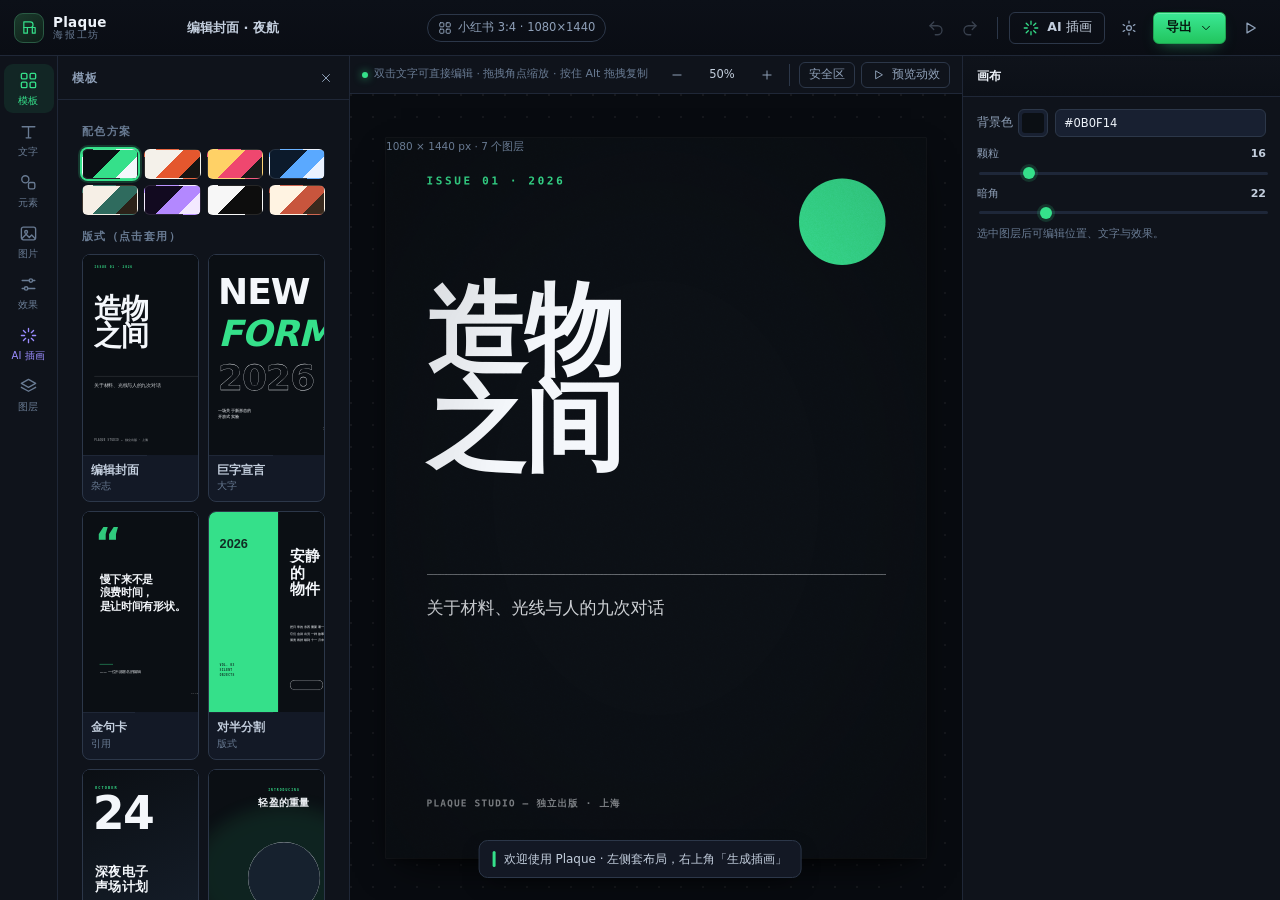
==== index.html @ 9ecc48e8 "feat: Plaque 海报工坊 v1.0 - 纯前端可视化海报编辑器（14 套布局 / 8 套配色 / 12 种画板） - 图层交互：拖拽、缩放、旋转、吸附对齐、框选、双击改字（选择框实时跟随） " ====
<!DOCTYPE html>
<html lang="zh-CN">
<head>
<meta charset="UTF-8" />
<meta name="viewport" content="width=device-width, initial-scale=1" />
<title>Plaque · 海报工坊</title>
<link rel="stylesheet" href="css/app.css" />
</head>
<body>
<!-- ============ ICON SPRITE ============ -->
<svg class="sprite" aria-hidden="true" focusable="false">
  <defs>
    <symbol id="i-logo" viewBox="0 0 24 24"><path d="M4 4h9a4 4 0 0 1 0 8H4z"/><path d="M4 12h5v8H4z"/><path d="M16 12h4v8h-4z"/></symbol>
    <symbol id="i-undo" viewBox="0 0 24 24"><path d="M9 14 4 9l5-5"/><path d="M4 9h10a6 6 0 0 1 0 12h-3"/></symbol>
    <symbol id="i-redo" viewBox="0 0 24 24"><path d="m15 14 5-5-5-5"/><path d="M20 9H10a6 6 0 0 0 0 12h3"/></symbol>
    <symbol id="i-chevron" viewBox="0 0 24 24"><path d="m6 9 6 6 6-6"/></symbol>
    <symbol id="i-sparkle" viewBox="0 0 24 24"><path d="M12 3v4M12 17v4M3 12h4M17 12h4M5.6 5.6l2.8 2.8M15.6 15.6l2.8 2.8M18.4 5.6l-2.8 2.8M8.4 15.6l-2.8 2.8"/></symbol>
    <symbol id="i-wand" viewBox="0 0 24 24"><path d="m4 20 9-9"/><path d="M14 4v3M18.5 8.5h-3M20 3l-2 2M15 9l3-3 2 2-3 3z"/></symbol>
    <symbol id="i-layers" viewBox="0 0 24 24"><path d="m12 3 9 5-9 5-9-5z"/><path d="m3 13 9 5 9-5"/></symbol>
    <symbol id="i-grid" viewBox="0 0 24 24"><rect x="3" y="3" width="7" height="7" rx="1.5"/><rect x="14" y="3" width="7" height="7" rx="1.5"/><rect x="3" y="14" width="7" height="7" rx="1.5"/><rect x="14" y="14" width="7" height="7" rx="1.5"/></symbol>
    <symbol id="i-type" viewBox="0 0 24 24"><path d="M4 6h16M12 6v14M9 20h6"/></symbol>
    <symbol id="i-shapes" viewBox="0 0 24 24"><circle cx="8" cy="8" r="4.5"/><rect x="12" y="12" width="8" height="8" rx="2"/></symbol>
    <symbol id="i-image" viewBox="0 0 24 24"><rect x="3" y="4" width="18" height="16" rx="2.5"/><circle cx="9" cy="10" r="1.8"/><path d="m4 18 5-5 4 4 3-3 4 4"/></symbol>
    <symbol id="i-sliders" viewBox="0 0 24 24"><path d="M4 7h9M17 7h3M4 17h3M11 17h9"/><circle cx="15" cy="7" r="2.2"/><circle cx="9" cy="17" r="2.2"/></symbol>
    <symbol id="i-download" viewBox="0 0 24 24"><path d="M12 4v10"/><path d="m8 11 4 4 4-4"/><path d="M5 19h14"/></symbol>
    <symbol id="i-settings" viewBox="0 0 24 24"><circle cx="12" cy="12" r="3.2"/><path d="M12 3v2.4M12 18.6V21M4.2 7.5l2 1.2M17.8 15.3l2 1.2M4.2 16.5l2-1.2M17.8 8.7l2-1.2"/></symbol>
    <symbol id="i-plus" viewBox="0 0 24 24"><path d="M12 5v14M5 12h14"/></symbol>
<symbol id="i-minus" viewBox="0 0 24 24"><path d="M5 12h14"/></symbol>
    <symbol id="i-trash" viewBox="0 0 24 24"><path d="M4 7h16M9 7V5h6v2M6 7l1 13h10l1-13"/></symbol>
    <symbol id="i-copy" viewBox="0 0 24 24"><rect x="9" y="9" width="11" height="11" rx="2"/><path d="M15 5H6a1 1 0 0 0-1 1v9"/></symbol>
    <symbol id="i-lock" viewBox="0 0 24 24"><rect x="5" y="10" width="14" height="10" rx="2"/><path d="M8 10V7a4 4 0 0 1 8 0v3"/></symbol>
    <symbol id="i-unlock" viewBox="0 0 24 24"><rect x="5" y="10" width="14" height="10" rx="2"/><path d="M8 10V7a4 4 0 0 1 7-2.6"/></symbol>
    <symbol id="i-eye" viewBox="0 0 24 24"><path d="M2.5 12S6 6 12 6s9.5 6 9.5 6-3.5 6-9.5 6-9.5-6-9.5-6z"/><circle cx="12" cy="12" r="2.6"/></symbol>
    <symbol id="i-eyeoff" viewBox="0 0 24 24"><path d="M4 4l16 16"/><path d="M9.6 5.4A9.6 9.6 0 0 1 12 5c6 0 9.5 7 9.5 7a17 17 0 0 1-3 3.7"/><path d="M6.6 7.7A17 17 0 0 0 2.5 12S6 19 12 19a9.5 9.5 0 0 0 3.7-.7"/></symbol>
    <symbol id="i-close" viewBox="0 0 24 24"><path d="m6 6 12 12M18 6 6 18"/></symbol>
    <symbol id="i-up" viewBox="0 0 24 24"><path d="m6 14 6-6 6 6"/></symbol>
    <symbol id="i-down" viewBox="0 0 24 24"><path d="m6 10 6 6 6-6"/></symbol>
    <symbol id="i-play" viewBox="0 0 24 24"><path d="M8 5.5v13l11-6.5z"/></symbol>
    <symbol id="i-video" viewBox="0 0 24 24"><rect x="3" y="6" width="12" height="12" rx="2.5"/><path d="m15 11 6-3v8l-6-3z"/></symbol>
    <symbol id="i-code" viewBox="0 0 24 24"><path d="m9 8-4 4 4 4M15 8l4 4-4 4"/></symbol>
    <symbol id="i-refresh" viewBox="0 0 24 24"><path d="M20 11a8 8 0 1 0-2.3 6.3"/><path d="M20 5v6h-6"/></symbol>
    <symbol id="i-upload" viewBox="0 0 24 24"><path d="M12 16V6"/><path d="m8 9 4-4 4 4"/><path d="M5 19h14"/></symbol>
    <symbol id="i-bold" viewBox="0 0 24 24"><path d="M7 5h5.5a3.5 3.5 0 0 1 0 7H7z"/><path d="M7 12h6.5a3.5 3.5 0 0 1 0 7H7z"/></symbol>
    <symbol id="i-italic" viewBox="0 0 24 24"><path d="M10 5h8M6 19h8M14 5 10 19"/></symbol>
    <symbol id="i-al-left" viewBox="0 0 24 24"><path d="M4 6h16M4 12h10M4 18h13"/></symbol>
    <symbol id="i-al-center" viewBox="0 0 24 24"><path d="M4 6h16M7 12h10M6 18h12"/></symbol>
    <symbol id="i-al-right" viewBox="0 0 24 24"><path d="M4 6h16M10 12h10M7 18h13"/></symbol>
    <symbol id="i-align-x" viewBox="0 0 24 24"><path d="M12 3v18"/><rect x="4" y="6" width="5" height="12" rx="1"/><rect x="15" y="9" width="5" height="6" rx="1"/></symbol>
    <symbol id="i-align-y" viewBox="0 0 24 24"><path d="M3 12h18"/><rect x="6" y="4" width="12" height="5" rx="1"/><rect x="9" y="15" width="6" height="5" rx="1"/></symbol>
    <symbol id="i-bring-front" viewBox="0 0 24 24"><rect x="8" y="8" width="11" height="11" rx="2"/><path d="M5 15V6a1 1 0 0 1 1-1h9"/></symbol>
    <symbol id="i-duplicate" viewBox="0 0 24 24"><rect x="4" y="4" width="10" height="10" rx="2"/><path d="M10 20h8a2 2 0 0 0 2-2v-8"/></symbol>
    <symbol id="i-file" viewBox="0 0 24 24"><path d="M6 3h8l4 4v14H6z"/><path d="M14 3v4h4"/></symbol>
    <symbol id="i-stop" viewBox="0 0 24 24"><rect x="6" y="6" width="12" height="12" rx="2"/></symbol>
    <symbol id="i-check" viewBox="0 0 24 24"><path d="m4 12 5 5L20 6"/></symbol>
  </defs>
</svg>

<div class="app" id="app">
  <!-- ============ TOP BAR ============ -->
  <header class="topbar">
    <div class="brand">
      <span class="brand-mark"><svg class="i"><use href="#i-logo"/></svg></span>
      <div class="brand-txt"><b>Plaque</b><span>海报工坊</span></div>
    </div>

    <div class="docbar">
      <input id="docName" class="doc-name" value="未命名海报" spellcheck="false" aria-label="文档名称" />
      <button class="chip" id="btnSize" title="切换画板尺寸">
        <svg class="i"><use href="#i-grid"/></svg><span id="sizeLabel">1080 × 1440</span>
      </button>
    </div>

    <div class="top-actions">
      <div class="history">
        <button class="icon-btn" id="btnUndo" title="撤销 (Ctrl+Z)" aria-label="撤销"><svg class="i"><use href="#i-undo"/></svg></button>
        <button class="icon-btn" id="btnRedo" title="重做 (Ctrl+Shift+Z)" aria-label="重做"><svg class="i"><use href="#i-redo"/></svg></button>
      </div>
      <span class="vsep"></span>
      <button class="btn ghost" id="btnAiOpen"><svg class="i accent"><use href="#i-sparkle"/></svg>AI 插画</button>
      <button class="icon-btn" id="btnSettings" title="AI 接口设置" aria-label="AI 接口设置"><svg class="i"><use href="#i-settings"/></svg></button>
      <div class="dd" id="ddExport">
        <button class="btn primary" id="btnExport">导出<svg class="i sm"><use href="#i-chevron"/></svg></button>
        <div class="dd-menu" role="menu">
          <button data-export="png"><svg class="i"><use href="#i-image"/></svg><span>单页照片 · PNG</span><em>2× 高清</em></button>
          <button data-export="jpg"><svg class="i"><use href="#i-image"/></svg><span>单页照片 · JPG</span><em>小体积</em></button>
          <button data-export="web"><svg class="i"><use href="#i-code"/></svg><span>网页 · 带动画</span><em>单文件 HTML</em></button>
          <button data-export="video"><svg class="i"><use href="#i-video"/></svg><span>视频 · WebM</span><em>含插画动效</em></button>
          <div class="dd-sep"></div>
          <button data-export="json"><svg class="i"><use href="#i-file"/></svg><span>工程文件 · JSON</span><em>可再编辑</em></button>
          <button data-export="open"><svg class="i"><use href="#i-upload"/></svg><span>打开工程 · JSON</span><em>继续编辑</em></button>
        </div>
      </div>
      <button class="icon-btn" id="btnHelp" title="快捷键与 API" aria-label="帮助"><svg class="i"><use href="#i-play"/></svg></button>
    </div>
  </header>

  <!-- ============ WORKSPACE ============ -->
  <div class="workspace">
    <!-- rail -->
    <nav class="rail" id="rail" aria-label="功能面板">
      <button class="rail-btn is-active" data-panel="templates"><svg class="i"><use href="#i-grid"/></svg><span>模板</span></button>
      <button class="rail-btn" data-panel="text"><svg class="i"><use href="#i-type"/></svg><span>文字</span></button>
      <button class="rail-btn" data-panel="elements"><svg class="i"><use href="#i-shapes"/></svg><span>元素</span></button>
      <button class="rail-btn" data-panel="image"><svg class="i"><use href="#i-image"/></svg><span>图片</span></button>
      <button class="rail-btn" data-panel="effects"><svg class="i"><use href="#i-sliders"/></svg><span>效果</span></button>
      <button class="rail-btn rail-ai" data-panel="ai"><svg class="i"><use href="#i-sparkle"/></svg><span>AI 插画</span></button>
      <button class="rail-btn" data-panel="layers"><svg class="i"><use href="#i-layers"/></svg><span>图层</span></button>
    </nav>

    <!-- left panel -->
    <aside class="panel" id="panel" aria-label="素材面板">
      <div class="panel-head">
        <h2 id="panelTitle">模板</h2>
        <button class="icon-btn sm" id="btnPanelClose" title="收起面板" aria-label="收起面板"><svg class="i"><use href="#i-close"/></svg></button>
      </div>
      <div class="panel-body" id="panelBody"></div>
    </aside>
    <button class="panel-reopen" id="btnPanelOpen" title="展开面板"><svg class="i"><use href="#i-chevron"/></svg></button>

    <!-- stage -->
    <main class="stage" id="stage">
      <div class="stage-bar">
        <div class="stage-left">
          <span class="dot"></span>
          <span id="stageHint">双击文字可直接编辑 · 拖拽角点缩放 · 按住 Alt 拖拽复制</span>
        </div>
        <div class="stage-right">
          <button class="icon-btn sm" id="btnZoomOut" title="缩小" aria-label="缩小"><svg class="i"><use href="#i-minus"/></svg></button>
          <button class="zoom-label" id="btnZoomFit">100%</button>
          <button class="icon-btn sm" id="btnZoomIn" title="放大" aria-label="放大"><svg class="i"><use href="#i-plus"/></svg></button>
          <span class="vsep"></span>
          <button class="btn tiny" id="btnToggleSafe">安全区</button>
          <button class="btn tiny" id="btnPlayAnim"><svg class="i sm"><use href="#i-play"/></svg>预览动效</button>
        </div>
      </div>
      <div class="viewport" id="viewport">
        <div class="stage-inner" id="stageInner">
          <div class="poster-shadow" id="posterShadow"></div>
          <div class="poster" id="poster" aria-label="海报画板"></div>
          <div class="poster-meta" id="posterMeta">1080 × 1440 px</div>
        </div>
      </div>
    </main>

    <!-- inspector -->
    <aside class="inspector" id="inspector" aria-label="属性面板"></aside>
  </div>
</div>

<!-- ============ MODAL: AI GENERATE ============ -->
<div class="modal" id="modalAi" aria-hidden="true">
  <div class="modal-card wide" role="dialog" aria-modal="true" aria-labelledby="aiTitle">
    <header class="modal-head">
      <h3 id="aiTitle"><svg class="i accent"><use href="#i-sparkle"/></svg>AI 编程插画</h3>
      <button class="icon-btn" data-close="modalAi" aria-label="关闭"><svg class="i"><use href="#i-close"/></svg></button>
    </header>
    <div class="modal-body ai-body">
      <div class="ai-form">
        <label class="fld">
          <span>插画描述（中文即可）</span>
          <textarea id="aiBrief" rows="4" placeholder="例：一只像素风的橘猫坐在老式电视机前，屏幕发出蓝绿色的光，背景是深夜的出租屋，机位正对，构图居中留白"></textarea>
        </label>
        <div class="fld-row">
          <label class="fld"><span>风格</span><select id="aiStyle"></select></label>
          <label class="fld"><span>密度</span><select id="aiDensity">
            <option value="low">极简</option><option value="mid" selected>适中</option><option value="high">繁复</option>
          </select></label>
        </div>
        <div class="fld-row">
          <label class="fld"><span>时长（秒）</span><input id="aiDuration" type="number" min="2" max="20" step="1" value="6" /></label>
          <label class="fld"><span>帧率</span><select id="aiFps"><option>24</option><option selected>30</option><option>60</option></select></label>
        </div>
        <div class="fld-row">
          <label class="fld"><span>动效强度</span><input id="aiMotion" type="range" min="0" max="10" value="4" /></label>
          <label class="fld"><span>配色</span><select id="aiPalette"><option value="poster" selected>跟随海报配色</option><option value="custom">自定义</option></select></label>
        </div>
        <label class="fld" id="aiPaletteWrap" hidden><span>自定义色板（逗号分隔 hex）</span><input id="aiPaletteHex" value="#0B0F14,#35E08A,#F4F7FB,#1B2336" /></label>
        <div class="ai-target">
          <span>插入方式</span>
          <div class="seg">
            <button class="seg-btn is-active" data-target="layer">新图层</button>
            <button class="seg-btn" data-target="full">铺满画板</button>
          </div>
        </div>
        <div class="ai-actions">
          <button class="btn primary block" id="btnAiRun"><svg class="i"><use href="#i-wand"/></svg>生成插画</button>
          <p class="hint" id="aiCfgHint">未配置接口，将使用本地算法插画引擎。</p>
        </div>
      </div>
      <div class="ai-preview">
        <div class="ai-preview-head">
          <span>预览</span>
          <div class="ai-preview-tools">
            <button class="btn tiny" id="btnAiCode"><svg class="i sm"><use href="#i-code"/></svg>查看代码</button>
            <button class="btn tiny" id="btnAiLocal"><svg class="i sm"><use href="#i-sparkle"/></svg>本地生成</button>
          </div>
        </div>
        <div class="ai-frame-box" id="aiFrameBox"><div class="empty-note">生成的插画会在这里实时播放</div></div>
        <div class="ai-log" id="aiLog">就绪。</div>
      </div>
    </div>
    <footer class="modal-foot">
      <span class="hint">插画由大模型编写 Canvas 代码实现，非文生图。导出视频可把动效录成 WebM。</span>
      <div class="foot-actions">
        <button class="btn ghost" data-close="modalAi">取消</button>
        <button class="btn primary" id="btnAiInsert" disabled>插入画板</button>
      </div>
    </footer>
  </div>
</div>

<!-- ============ MODAL: SETTINGS ============ -->
<div class="modal" id="modalSettings" aria-hidden="true">
  <div class="modal-card" role="dialog" aria-modal="true" aria-labelledby="setTitle">
    <header class="modal-head">
      <h3 id="setTitle"><svg class="i"><use href="#i-settings"/></svg>大模型接口</h3>
      <button class="icon-btn" data-close="modalSettings" aria-label="关闭"><svg class="i"><use href="#i-close"/></svg></button>
    </header>
    <div class="modal-body">
      <p class="hint">任意 OpenAI 兼容端点（DeepSeek / 通义 / Kimi / Ollama / vLLM 均可）。Key 只存在本机 localStorage。</p>
      <label class="fld"><span>Base URL</span><input id="cfgBase" placeholder="https://api.deepseek.com/v1" /></label>
      <label class="fld"><span>API Key</span><input id="cfgKey" type="password" placeholder="sk-..." /></label>
      <div class="fld-row">
        <label class="fld"><span>模型</span><input id="cfgModel" placeholder="deepseek-chat" /></label>
        <label class="fld"><span>温度</span><input id="cfgTemp" type="number" min="0" max="1.5" step="0.1" value="0.7" /></label>
      </div>
      <label class="check"><input type="checkbox" id="cfgStream" checked /> 流式接收（边生成边看代码）</label>
      <div class="callout">
        <b>接口约定</b>
        <code>POST {BaseURL}/chat/completions</code>
        <span>也挂载了 <code>window.Plaque.ai.generate()</code> 供脚本调用。</span>
      </div>
    </div>
    <footer class="modal-foot">
      <span class="hint" id="cfgState">未配置</span>
      <div class="foot-actions">
        <button class="btn ghost" id="btnCfgTest">测试连通</button>
        <button class="btn primary" id="btnCfgSave">保存</button>
      </div>
    </footer>
  </div>
</div>

<!-- ============ MODAL: CODE ============ -->
<div class="modal" id="modalCode" aria-hidden="true">
  <div class="modal-card wide" role="dialog" aria-modal="true" aria-labelledby="codeTitle">
    <header class="modal-head">
      <h3 id="codeTitle"><svg class="i"><use href="#i-code"/></svg>插画源码</h3>
      <button class="icon-btn" data-close="modalCode" aria-label="关闭"><svg class="i"><use href="#i-close"/></svg></button>
    </header>
    <div class="modal-body">
      <p class="hint">这是模型编译出的单文件 Canvas 程序。可直接改代码，再点「应用」重绘。</p>
      <textarea id="codeArea" class="code-area" spellcheck="false" wrap="off"></textarea>
    </div>
    <footer class="modal-foot">
      <span class="hint"><code>window.renderFrame(t)</code> 是唯一渲染入口，导出按时间逐帧调用。</span>
      <div class="foot-actions">
        <button class="btn ghost" data-close="modalCode">关闭</button>
        <button class="btn primary" id="btnCodeApply">应用</button>
      </div>
    </footer>
  </div>
</div>

<!-- ============ MODAL: SIZES ============ -->
<div class="modal" id="modalSizes" aria-hidden="true">
  <div class="modal-card" role="dialog" aria-modal="true" aria-labelledby="sizeTitle">
    <header class="modal-head">
      <h3 id="sizeTitle"><svg class="i"><use href="#i-grid"/></svg>画板尺寸</h3>
      <button class="icon-btn" data-close="modalSizes" aria-label="关闭"><svg class="i"><use href="#i-close"/></svg></button>
    </header>
    <div class="modal-body" id="sizeList"></div>
  </div>
</div>

<!-- ============ MODAL: HELP ============ -->
<div class="modal" id="modalHelp" aria-hidden="true">
  <div class="modal-card" role="dialog" aria-modal="true" aria-labelledby="helpTitle">
    <header class="modal-head">
      <h3 id="helpTitle"><svg class="i"><use href="#i-play"/></svg>快捷键与 API</h3>
      <button class="icon-btn" data-close="modalHelp" aria-label="关闭"><svg class="i"><use href="#i-close"/></svg></button>
    </header>
    <div class="modal-body help-body">
      <div class="keys">
        <div><kbd>V</kbd> 选择</div><div><kbd>T</kbd> 文字</div><div><kbd>R</kbd> 矩形</div>
        <div><kbd>O</kbd> 圆形</div><div><kbd>双击</kbd> 编辑文字</div><div><kbd>Alt+拖</kbd> 复制</div>
        <div><kbd>Shift</kbd> 等比 / 加选</div><div><kbd>方向键</kbd> 微移 1px</div><div><kbd>Shift+方向</kbd> 10px</div>
        <div><kbd>Ctrl+D</kbd> 复制</div><div><kbd>Ctrl+Z</kbd> 撤销</div><div><kbd>Ctrl+Shift+Z</kbd> 重做</div>
        <div><kbd>Ctrl+G</kbd> 组合</div><div><kbd>Del</kbd> 删除</div><div><kbd>Ctrl+滚轮</kbd> 缩放</div>
      </div>
      <h4>对外 API</h4>
      <pre class="api-pre">Plaque.ready
Plaque.doc.renderToCanvas({ scale: 2 })
Plaque.export.png() / .web() / .video({ duration: 6 })
Plaque.ai.generate({ brief, style, palette })
Plaque.addAILayer(html, { w, h, duration })
Plaque.insert(layoutId)   // 应用内置布局</pre>
      <h4>插画输出契约</h4>
      <pre class="api-pre">window.ART = { width, height, duration, fps }
window.renderFrame(t)   // 秒，纯函数、可重复
&lt;canvas id="art"&gt;        // 唯一画布</pre>
    </div>
  </div>
</div>

<div class="toasts" id="toasts" aria-live="polite"></div>
<div class="busy" id="busy" hidden><div class="spinner"></div><span id="busyText">生成中…</span><button class="btn tiny ghost" id="busyStop">停止</button></div>

<script src="js/util.js"></script>
<script src="js/data.js"></script>
<script src="js/store.js"></script>
<script src="js/render.js"></script>
<script src="js/localart.js"></script>
<script src="js/prompts.js"></script>
<script src="js/ai.js"></script>
<script src="js/editor.js"></script>
<script src="js/panels.js"></script>
<script src="js/exporter.js"></script>
<script src="js/app.js"></script>
</body>
</html>
---- css/app.css ----
/* ============================================================
   Plaque 海报工坊 — 编辑器 UI
   Dark OLED studio · mint accent · dense dashboard rhythm
   ============================================================ */
:root{
  --bg:#080A0F;
  --panel:#0F131B;
  --panel-2:#131926;
  --raise:#182031;
  --raise-2:#1E2739;
  --line:#1F2737;
  --line-2:#2C3749;
  --fg:#EEF3FA;
  --fg-dim:#C3CEDD;
  --muted:#8FA0B8;
  --muted-2:#697B93;
  --accent:#35E08A;
  --accent-2:#22C55E;
  --accent-ink:#04160D;
  --violet:#9B8CFF;
  --danger:#FF5F6D;
  --warn:#FFC24B;
  --r-sm:6px; --r-md:9px; --r-lg:14px; --r-xl:20px;
  --shadow-1:0 1px 2px rgba(0,0,0,.5);
  --shadow-2:0 8px 24px -10px rgba(0,0,0,.75);
  --shadow-3:0 24px 64px -24px rgba(0,0,0,.9);
  --ease:cubic-bezier(.22,.61,.36,1);
  --font-ui:"Inter","PingFang SC","Microsoft YaHei UI","Microsoft YaHei",system-ui,-apple-system,"Segoe UI",sans-serif;
  --font-mono:"JetBrains Mono","SFMono-Regular",Consolas,"Liberation Mono",monospace;
}

*{box-sizing:border-box}
html,body{height:100%}
body{
  margin:0;background:var(--bg);color:var(--fg);
  font-family:var(--font-ui);font-size:13px;line-height:1.5;
  -webkit-font-smoothing:antialiased;text-rendering:optimizeLegibility;
  overflow:hidden;
}
button,input,select,textarea{font:inherit;color:inherit}
button{background:none;border:0;cursor:pointer;padding:0}
input,select,textarea{background:var(--raise);border:1px solid var(--line-2);border-radius:var(--r-sm);padding:7px 9px;outline:none;transition:border-color .15s var(--ease),box-shadow .15s var(--ease)}
input:focus,select:focus,textarea:focus{border-color:var(--accent);box-shadow:0 0 0 3px rgba(53,224,138,.14)}
input[type=range]{padding:0;background:none;border:0;accent-color:var(--accent);height:18px}
input[type=checkbox]{accent-color:var(--accent)}
::selection{background:rgba(53,224,138,.28)}
:focus-visible{outline:2px solid var(--accent);outline-offset:2px}
::-webkit-scrollbar{width:10px;height:10px}
::-webkit-scrollbar-thumb{background:#243044;border-radius:8px;border:2px solid transparent;background-clip:padding-box}
::-webkit-scrollbar-thumb:hover{background:#33425b;background-clip:padding-box}
::-webkit-scrollbar-track{background:transparent}
.sprite{position:absolute;width:0;height:0;overflow:hidden}

.i{width:18px;height:18px;stroke:currentColor;fill:none;stroke-width:1.7;stroke-linecap:round;stroke-linejoin:round;flex:0 0 auto}
.i.sm{width:14px;height:14px}
.i.accent{color:var(--accent)}

/* ======================= TOP BAR ======================= */
.app{display:grid;grid-template-rows:56px minmax(0,1fr);height:100dvh}
.topbar{
  display:flex;align-items:center;gap:14px;padding:0 14px;
  border-bottom:1px solid var(--line);
  background:linear-gradient(180deg,#0C1018,#0A0D14);
  position:relative;z-index:40;
}
.brand{display:flex;align-items:center;gap:9px;min-width:150px}
.brand-mark{width:30px;height:30px;border-radius:9px;display:grid;place-items:center;background:linear-gradient(145deg,#1B3A2C,#0E1F18);border:1px solid #2A5B44;color:var(--accent)}
.brand-mark .i{width:17px;height:17px}
.brand-txt{display:flex;flex-direction:column;line-height:1.1}
.brand-txt b{font-size:13.5px;letter-spacing:.02em}
.brand-txt span{font-size:10px;color:var(--muted-2);letter-spacing:.18em;text-transform:uppercase}

.docbar{display:flex;align-items:center;gap:9px;min-width:0;flex:1}
.doc-name{
  width:min(240px,30vw);background:transparent;border:1px solid transparent;
  border-radius:var(--r-sm);padding:6px 8px;font-weight:600;font-size:13px;color:var(--fg-dim);
}
.doc-name:hover{border-color:var(--line-2);background:var(--panel)}
.doc-name:focus{background:var(--panel);border-color:var(--accent);color:var(--fg)}
.chip{
  display:inline-flex;align-items:center;gap:6px;height:28px;padding:0 10px;
  border:1px solid var(--line-2);border-radius:999px;color:var(--muted);font-size:11.5px;
  transition:color .15s var(--ease),border-color .15s var(--ease),background .15s var(--ease);
  white-space:nowrap;
}
.chip:hover{color:var(--fg);border-color:#3C4C64;background:var(--panel-2)}
.chip .i{width:14px;height:14px}

.top-actions{display:flex;align-items:center;gap:8px;margin-left:auto}
.history{display:flex;gap:2px}
.vsep{width:1px;height:22px;background:var(--line-2);margin:0 3px}

.icon-btn{
  width:32px;height:32px;border-radius:var(--r-sm);display:grid;place-items:center;
  color:var(--muted);transition:background .15s var(--ease),color .15s var(--ease),transform .1s var(--ease);
}
.icon-btn:hover{background:var(--raise);color:var(--fg)}
.icon-btn:active{transform:scale(.94)}
.icon-btn[disabled]{opacity:.35;cursor:not-allowed}
.icon-btn.sm{width:26px;height:26px}
.icon-btn.sm .i{width:14px;height:14px}

.btn{
  display:inline-flex;align-items:center;justify-content:center;gap:7px;
  height:32px;padding:0 12px;border-radius:var(--r-sm);border:1px solid var(--line-2);
  background:var(--raise);color:var(--fg-dim);font-size:12.5px;font-weight:550;white-space:nowrap;
  transition:background .15s var(--ease),border-color .15s var(--ease),color .15s var(--ease),transform .1s var(--ease),box-shadow .15s var(--ease);
}
.btn:hover{background:var(--raise-2);color:var(--fg);border-color:#3A4A62}
.btn:active{transform:translateY(1px)}
.btn.primary{background:linear-gradient(180deg,#3BE895,#22C55E);color:var(--accent-ink);border-color:#1FA552;font-weight:650;box-shadow:0 1px 0 rgba(255,255,255,.25) inset,0 6px 16px -8px rgba(53,224,138,.6)}
.btn.primary:hover{filter:brightness(1.06)}
.btn.ghost{background:transparent}
.btn.ghost:hover{background:var(--raise)}
.btn.tiny{height:26px;padding:0 9px;font-size:11.5px;border-radius:6px;background:transparent;color:var(--muted)}
.btn.tiny:hover{color:var(--fg);background:var(--raise)}
.btn.block{width:100%;height:38px}
.btn.on{background:rgba(53,224,138,.14);border-color:#2E7D57;color:var(--accent)}
.btn[disabled]{opacity:.45;cursor:not-allowed;filter:saturate(.4)}

.dd{position:relative}
.dd-menu{
  position:absolute;right:0;top:calc(100% + 8px);min-width:238px;padding:6px;
  background:var(--panel-2);border:1px solid var(--line-2);border-radius:var(--r-md);
  box-shadow:var(--shadow-3);display:none;z-index:60;
}
.dd.open .dd-menu{display:block;animation:pop .16s var(--ease)}
@keyframes pop{from{opacity:0;transform:translateY(-6px) scale(.98)}to{opacity:1;transform:none}}
.dd-menu button{
  display:flex;align-items:center;gap:10px;width:100%;padding:8px 9px;border-radius:6px;
  color:var(--fg-dim);font-size:12.5px;text-align:left;transition:background .12s var(--ease),color .12s var(--ease);
}
.dd-menu button:hover{background:var(--raise);color:var(--fg)}
.dd-menu button em{margin-left:auto;font-style:normal;font-size:10.5px;color:var(--muted-2)}
.dd-menu .i{color:var(--muted)}
.dd-sep{height:1px;background:var(--line);margin:5px 4px}

/* ======================= WORKSPACE ======================= */
.workspace{
  display:grid;grid-template-columns:58px 292px minmax(0,1fr) 318px;grid-template-rows:minmax(0,1fr);
  min-height:0;position:relative;overflow:hidden;
}
.app.panel-closed .workspace{grid-template-columns:58px 0 minmax(0,1fr) 318px}
.app.panel-closed .panel{display:none}
.app.inspector-closed .workspace{grid-template-columns:58px 292px minmax(0,1fr) 0}

/* rail */
.rail{
  border-right:1px solid var(--line);background:var(--panel);
  display:flex;flex-direction:column;align-items:center;gap:2px;padding:8px 0;z-index:20;
}
.rail-btn{
  width:50px;padding:7px 0 5px;border-radius:9px;display:flex;flex-direction:column;align-items:center;gap:3px;
  color:var(--muted-2);font-size:10px;letter-spacing:.02em;
  transition:color .15s var(--ease),background .15s var(--ease);
  position:relative;
}
.rail-btn:hover{color:var(--fg-dim);background:var(--panel-2)}
.rail-btn.is-active{color:var(--accent);background:rgba(53,224,138,.09)}
.rail-btn.is-active::before{content:"";position:absolute;left:-8px;top:9px;bottom:9px;width:2px;background:var(--accent);border-radius:2px}
.rail-btn .i{width:19px;height:19px}
.rail-ai{color:var(--violet)}
.rail-ai.is-active{color:var(--violet);background:rgba(155,140,255,.1)}
.rail-ai.is-active::before{background:var(--violet)}

/* left panel */
.panel{
  border-right:1px solid var(--line);background:var(--panel);
  display:grid;grid-template-rows:44px minmax(0,1fr);min-width:0;z-index:19;
}
.panel-head{display:flex;align-items:center;justify-content:space-between;padding:0 10px 0 14px;border-bottom:1px solid var(--line)}
.panel-head h2{margin:0;font-size:12px;font-weight:650;letter-spacing:.06em;text-transform:uppercase;color:var(--muted)}
.panel-body{overflow-y:auto;padding:12px 12px 40px;display:flex;flex-direction:column;gap:14px}
.panel-reopen{
  position:absolute;left:58px;top:50%;transform:translateY(-50%);
  width:16px;height:46px;border-radius:0 8px 8px 0;background:var(--panel-2);border:1px solid var(--line);border-left:0;
  display:none;place-items:center;color:var(--muted);z-index:21;
}
.panel-reopen .i{width:13px;height:13px;transform:rotate(-90deg)}
.app.panel-closed .panel-reopen{display:grid}

.sec-title{
  display:flex;align-items:center;justify-content:space-between;gap:8px;
  font-size:10.5px;font-weight:650;letter-spacing:.13em;text-transform:uppercase;color:var(--muted-2);
  margin:2px 2px -4px;
}
.sec-title .count{font-weight:500;letter-spacing:0;text-transform:none;color:var(--muted-2)}
.hint{font-size:11px;color:var(--muted-2);line-height:1.55;margin:0}

/* generic cards / grids */
.grid-2{display:grid;grid-template-columns:1fr 1fr;gap:8px}
.grid-3{display:grid;grid-template-columns:repeat(3,1fr);gap:8px}
.grid-4{display:grid;grid-template-columns:repeat(4,1fr);gap:6px}
.stack{display:flex;flex-direction:column;gap:8px}
.row{display:flex;gap:8px;align-items:center}
.row.wrap{flex-wrap:wrap}

.tpl-card{
  position:relative;border:1px solid var(--line-2);border-radius:var(--r-md);overflow:hidden;
  background:var(--panel-2);transition:border-color .15s var(--ease),transform .15s var(--ease),box-shadow .2s var(--ease);
  text-align:left;display:block;
}
.tpl-card:hover{border-color:#3C4C64;transform:translateY(-2px);box-shadow:var(--shadow-2)}
.tpl-card:hover .tpl-name{color:var(--fg)}
.tpl-thumb{aspect-ratio:4/5;display:block;position:relative;overflow:hidden}
.tpl-name{display:block;padding:6px 8px;font-size:11px;color:var(--muted);border-top:1px solid var(--line)}
.tpl-tag{position:absolute;top:6px;right:6px;font-size:9px;padding:2px 5px;border-radius:4px;background:rgba(0,0,0,.55);color:#fff;backdrop-filter:blur(4px);letter-spacing:.04em}

.fx-card{
  border:1px solid var(--line-2);border-radius:var(--r-md);background:var(--panel-2);
  padding:9px;display:flex;flex-direction:column;gap:6px;transition:border-color .15s var(--ease),background .15s var(--ease);
}
.fx-card:hover{border-color:#3C4C64;background:var(--raise)}
.fx-card .fx-name{font-size:11.5px;color:var(--fg-dim)}
.fx-preview{height:44px;border-radius:6px;position:relative;overflow:hidden;background:linear-gradient(135deg,#26303F,#0F141C)}
.fx-preview .demo-txt{position:absolute;inset:0;display:grid;place-items:center;font-weight:800;font-size:16px;letter-spacing:.04em}

.el-btn{
  aspect-ratio:1;border:1px solid var(--line-2);border-radius:var(--r-md);background:var(--panel-2);
  display:grid;place-items:center;color:var(--fg-dim);transition:border-color .15s var(--ease),background .15s var(--ease),color .15s var(--ease);
}
.el-btn:hover{border-color:#3C4C64;background:var(--raise);color:var(--fg)}
.el-btn .i{width:22px;height:22px}

.swatch{height:30px;border-radius:7px;border:1px solid rgba(255,255,255,.14);position:relative;cursor:pointer;transition:transform .12s var(--ease)}
.swatch:hover{transform:scale(1.06)}
.swatch.is-active{box-shadow:0 0 0 2px var(--bg),0 0 0 4px var(--accent)}

.pal-card{border:1px solid var(--line-2);border-radius:var(--r-md);overflow:hidden;display:flex;height:34px;background:var(--panel-2)}
.pal-card span{flex:1}
.pal-card:hover{border-color:#3C4C64}

/* fields */
.fld{display:flex;flex-direction:column;gap:5px;min-width:0}
.fld > span{font-size:10.5px;color:var(--muted-2);letter-spacing:.02em}
.fld-row{display:grid;grid-template-columns:1fr 1fr;gap:8px}
.fld input,.fld select,.fld textarea{width:100%}
.fld textarea{resize:vertical;min-height:56px;line-height:1.5}
.check{display:flex;align-items:center;gap:8px;font-size:12px;color:var(--fg-dim);cursor:pointer}
.code-area{
  width:100%;height:min(56vh,520px);resize:vertical;font-family:var(--font-mono);font-size:12px;line-height:1.6;
  background:#07090E;border-color:var(--line-2);white-space:pre;tab-size:2;
}
.api-pre{
  background:#07090E;border:1px solid var(--line);border-radius:var(--r-md);
  padding:10px 12px;font-family:var(--font-mono);font-size:11.5px;line-height:1.75;color:#9FE8C2;overflow:auto;
}

/* viewport */
.stage{display:grid;grid-template-rows:38px minmax(0,1fr);min-width:0;min-height:0;overflow:hidden;background:#0A0D13;position:relative}
.stage-bar{
  display:flex;align-items:center;justify-content:space-between;gap:10px;padding:0 12px;
  border-bottom:1px solid var(--line);background:var(--panel);font-size:11px;color:var(--muted-2);
}
.stage-left,.stage-right{display:flex;align-items:center;gap:6px;min-width:0}
.stage-left #stageHint{white-space:nowrap;overflow:hidden;text-overflow:ellipsis}
.dot{width:6px;height:6px;border-radius:50%;background:var(--accent);box-shadow:0 0 8px rgba(53,224,138,.8);flex:0 0 auto}
.zoom-label{
  min-width:52px;height:26px;border-radius:6px;font-size:11.5px;color:var(--fg-dim);
  font-variant-numeric:tabular-nums;transition:background .15s var(--ease);
}
.zoom-label:hover{background:var(--raise)}
.viewport{
  overflow:auto;display:flex;align-items:flex-start;justify-content:center;padding:44px 48px;position:relative;min-height:0;
  background-color:#080B10;
  background-image:radial-gradient(circle at 1px 1px,rgba(255,255,255,.055) 1px,transparent 0);
  background-size:22px 22px;
}
.stage-inner{position:relative;line-height:0;flex:0 0 auto;margin:auto}
.poster{
  position:relative;overflow:hidden;background:#fff;
  box-shadow:0 0 0 1px rgba(255,255,255,.08),0 30px 80px -30px rgba(0,0,0,.95),0 8px 24px -12px rgba(0,0,0,.8);
  transform-origin:top left;
  transform:scale(var(--zoom,1));
}
.poster-meta{
  position:absolute;left:0;transform:translateY(8px);
  font-size:10.5px;color:var(--muted-2);font-variant-numeric:tabular-nums;white-space:nowrap;
}
.poster-shadow{position:absolute;inset:0;pointer-events:none}

/* inspector */
.inspector{
  border-left:1px solid var(--line);background:var(--panel);overflow-y:auto;
  padding:0 0 60px;min-width:0;
}
.insp-head{
  position:sticky;top:0;z-index:5;display:flex;align-items:center;gap:8px;
  padding:11px 14px;border-bottom:1px solid var(--line);
  background:linear-gradient(180deg,#0F131B,#0C1017);
}
.insp-head .ttl{font-size:12px;font-weight:650;letter-spacing:.02em}
.insp-head .sub{font-size:10.5px;color:var(--muted-2);margin-left:auto;font-variant-numeric:tabular-nums}
.insp-sec{border-bottom:1px solid var(--line);padding:11px 14px 14px;display:flex;flex-direction:column;gap:9px}
.insp-sec h4{
  margin:0;font-size:10.5px;letter-spacing:.12em;text-transform:uppercase;color:var(--muted-2);
  display:flex;align-items:center;gap:6px;
}
.insp-sec h4 .spacer{flex:1}
.num-grid{display:grid;grid-template-columns:1fr 1fr;gap:7px}
.num{position:relative;display:flex;align-items:center;background:var(--raise);border:1px solid var(--line-2);border-radius:6px;padding-left:8px}
.num b{font-size:10px;color:var(--muted-2);font-weight:600;min-width:12px}
.num input{background:none;border:0;padding:6px 7px;width:100%;font-variant-numeric:tabular-nums}
.num input:focus{box-shadow:none}
.num:focus-within{border-color:var(--accent);box-shadow:0 0 0 3px rgba(53,224,138,.12)}

.btn-row{display:grid;grid-template-columns:repeat(4,1fr);gap:5px}
.tool-btn{
  height:28px;border-radius:6px;border:1px solid var(--line-2);background:var(--panel-2);
  display:grid;place-items:center;color:var(--muted);transition:all .12s var(--ease);
}
.tool-btn:hover{color:var(--fg);border-color:#3C4C64;background:var(--raise)}
.tool-btn.is-active{color:var(--accent);border-color:#2E7D57;background:rgba(53,224,138,.1)}

.color-row{display:flex;align-items:center;gap:8px}
.color-row input[type=color]{
  width:30px;height:30px;padding:0;border:1px solid var(--line-2);border-radius:7px;background:none;cursor:pointer;
}
.color-row input[type=color]::-webkit-color-swatch-wrapper{padding:2px}
.color-row input[type=color]::-webkit-color-swatch{border:0;border-radius:5px}
.color-row .hex{flex:1;font-family:var(--font-mono);font-size:11.5px;text-transform:uppercase}
.alpha{display:flex;align-items:center;gap:7px}
.alpha input[type=range]{flex:1}

.chips{display:flex;flex-wrap:wrap;gap:5px}
.mini-chip{
  padding:3px 8px;border-radius:999px;font-size:11px;color:var(--muted);
  border:1px solid var(--line-2);background:var(--panel-2);transition:all .12s var(--ease);
}
.mini-chip:hover{color:var(--fg);border-color:#3C4C64}
.mini-chip.is-active{color:var(--accent);border-color:#2E7D57;background:rgba(53,224,138,.1)}

/* layer list */
.layer-row{
  display:flex;align-items:center;gap:7px;padding:6px 7px;border-radius:7px;border:1px solid transparent;
  cursor:pointer;transition:background .12s var(--ease),border-color .12s var(--ease);
}
.layer-row:hover{background:var(--panel-2)}
.layer-row.is-active{background:rgba(53,224,138,.08);border-color:#2E7D57}
.layer-row .lyr-ico{width:22px;height:22px;border-radius:5px;background:var(--raise);display:grid;place-items:center;color:var(--muted);flex:0 0 auto}
.layer-row .lyr-ico .i{width:13px;height:13px}
.layer-row .lyr-name{
  flex:1;min-width:0;font-size:11.5px;color:var(--fg-dim);white-space:nowrap;overflow:hidden;text-overflow:ellipsis;
}
.layer-row.is-active .lyr-name{color:var(--fg)}
.layer-row .lyr-act{display:flex;gap:1px;opacity:0;transition:opacity .12s var(--ease)}
.layer-row:hover .lyr-act,.layer-row.is-active .lyr-act{opacity:1}
.lyr-act .icon-btn{width:22px;height:22px;border-radius:4px}
.lyr-act .i{width:13px;height:13px}
.lyr-hidden{opacity:.45}
.lyr-sep{height:1px;background:var(--line);margin:4px 2px}

/* AI panel */
.ai-status{
  display:flex;align-items:center;gap:8px;padding:8px 10px;border-radius:var(--r-md);
  border:1px solid var(--line-2);background:var(--panel-2);font-size:11.5px;color:var(--muted);
}
.ai-status .pill{font-size:9.5px;padding:2px 6px;border-radius:999px;background:var(--raise);color:var(--muted);letter-spacing:.04em}
.ai-status .pill.ok{background:rgba(53,224,138,.14);color:var(--accent)}
.ai-status .pill.off{background:rgba(255,194,75,.12);color:var(--warn)}
.local-art{
  border:1px solid var(--line-2);border-radius:var(--r-md);overflow:hidden;background:var(--panel-2);text-align:left;
  transition:border-color .15s var(--ease),transform .15s var(--ease);
}
.local-art:hover{border-color:#3C4C64;transform:translateY(-2px)}
.local-art canvas{display:block;width:100%;height:auto}
.local-art b{display:block;padding:6px 8px;font-size:11px;color:var(--fg-dim);font-weight:500;border-top:1px solid var(--line)}

/* ======================= MODALS ======================= */
.modal{
  position:fixed;inset:0;z-index:100;display:none;place-items:center;
  background:rgba(4,6,10,.72);backdrop-filter:blur(10px);padding:24px;
}
.modal.open{display:grid;animation:fade .16s var(--ease)}
@keyframes fade{from{opacity:0}to{opacity:1}}
.modal-card{
  width:min(520px,100%);max-height:90vh;display:flex;flex-direction:column;
  background:var(--panel);border:1px solid var(--line-2);border-radius:var(--r-xl);
  box-shadow:var(--shadow-3);overflow:hidden;animation:rise .2s var(--ease);
}
.modal-card.wide{width:min(1040px,100%)}
@keyframes rise{from{opacity:0;transform:translateY(14px) scale(.985)}to{opacity:1;transform:none}}
.modal-head{display:flex;align-items:center;gap:9px;padding:14px 12px 14px 18px;border-bottom:1px solid var(--line)}
.modal-head h3{margin:0;font-size:14px;font-weight:650;display:flex;align-items:center;gap:8px}
.modal-head .icon-btn{margin-left:auto}
.modal-body{padding:16px 18px;overflow-y:auto;display:flex;flex-direction:column;gap:12px}
.modal-foot{
  display:flex;align-items:center;justify-content:space-between;gap:12px;
  padding:12px 18px;border-top:1px solid var(--line);background:var(--panel-2);
}
.foot-actions{display:flex;gap:8px}
.callout{
  border:1px solid var(--line-2);border-radius:var(--r-md);background:var(--panel-2);
  padding:9px 11px;display:flex;flex-direction:column;gap:3px;font-size:11px;color:var(--muted);
}
.callout b{color:var(--fg-dim);font-size:11.5px}
.callout code,.hint code{font-family:var(--font-mono);font-size:11px;background:var(--raise);padding:1px 5px;border-radius:4px;color:#9FE8C2}

/* AI modal */
.ai-body{display:grid;grid-template-columns:340px minmax(0,1fr);gap:18px;align-items:start}
.ai-form{display:flex;flex-direction:column;gap:11px;min-width:0}
.ai-preview{display:flex;flex-direction:column;gap:8px;min-width:0}
.ai-preview-head{display:flex;align-items:center;justify-content:space-between;font-size:10.5px;letter-spacing:.12em;text-transform:uppercase;color:var(--muted-2)}
.ai-preview-tools{display:flex;gap:5px}
.ai-frame-box{
  aspect-ratio:1/1;border-radius:var(--r-md);border:1px solid var(--line-2);
  background:
    linear-gradient(45deg,#0C1118 25%,transparent 25%,transparent 75%,#0C1118 75%),
    linear-gradient(45deg,#0C1118 25%,#090D13 25%,#090D13 75%,#0C1118 75%);
  background-size:16px 16px;background-position:0 0,8px 8px;
  overflow:hidden;display:grid;place-items:center;position:relative;
}
.ai-frame-box iframe{border:0;width:100%;height:100%;display:block;background:transparent}
.empty-note{font-size:11.5px;color:var(--muted-2);padding:0 24px;text-align:center}
.ai-log{
  font-family:var(--font-mono);font-size:10.5px;line-height:1.6;color:var(--muted-2);
  background:#07090E;border:1px solid var(--line);border-radius:var(--r-md);
  padding:8px 10px;max-height:96px;overflow:auto;white-space:pre-wrap;
}
.ai-actions{display:flex;flex-direction:column;gap:6px}
.ai-target{display:flex;align-items:center;justify-content:space-between;gap:10px;font-size:11.5px;color:var(--muted)}
.seg{display:inline-flex;background:var(--panel-2);border:1px solid var(--line-2);border-radius:7px;padding:2px}
.seg-btn{padding:4px 10px;border-radius:5px;font-size:11.5px;color:var(--muted);transition:all .12s var(--ease)}
.seg-btn.is-active{background:var(--raise-2);color:var(--fg);box-shadow:var(--shadow-1)}

/* sizes */
.size-list{display:grid;grid-template-columns:1fr 1fr;gap:8px}
.size-item{
  border:1px solid var(--line-2);border-radius:var(--r-md);background:var(--panel-2);padding:10px 12px;
  display:flex;flex-direction:column;gap:3px;text-align:left;transition:all .13s var(--ease);
}
.size-item:hover{border-color:#3C4C64;background:var(--raise);transform:translateY(-1px)}
.size-item b{font-size:12.5px}
.size-item span{font-size:10.5px;color:var(--muted-2);font-variant-numeric:tabular-nums}

/* help */
.help-body{gap:14px}
.help-body h4{margin:4px 0 -4px;font-size:10.5px;letter-spacing:.12em;text-transform:uppercase;color:var(--muted-2)}
.keys{display:grid;grid-template-columns:repeat(3,1fr);gap:7px 12px;font-size:11.5px;color:var(--muted)}
kbd{
  display:inline-block;min-width:18px;text-align:center;padding:1px 5px;margin-right:5px;
  border-radius:4px;border:1px solid var(--line-2);border-bottom-width:2px;
  background:var(--raise);font-family:var(--font-mono);font-size:10.5px;color:var(--fg-dim);
}

/* toast + busy */
.toasts{position:fixed;left:76px;bottom:18px;z-index:200;display:flex;flex-direction:column;gap:8px;pointer-events:none}
.toast{
  display:flex;align-items:center;gap:8px;padding:9px 13px;border-radius:9px;
  background:rgba(20,26,38,.96);border:1px solid var(--line-2);box-shadow:var(--shadow-2);
  font-size:12px;color:var(--fg-dim);animation:toastIn .2s var(--ease);max-width:340px;
}
.toast .bar{width:3px;height:16px;border-radius:2px;background:var(--accent)}
.toast.err .bar{background:var(--danger)}
.toast.warn .bar{background:var(--warn)}
@keyframes toastIn{from{opacity:0;transform:translateY(10px)}to{opacity:1;transform:none}}
.busy[hidden],.spinner[hidden]{display:none!important}
.busy{
  position:fixed;right:20px;bottom:20px;z-index:200;display:flex;align-items:center;gap:10px;
  padding:10px 14px;border-radius:10px;background:rgba(20,26,38,.97);
  border:1px solid var(--line-2);box-shadow:var(--shadow-2);font-size:12px;color:var(--fg-dim);
}
.spinner{
  width:14px;height:14px;border-radius:50%;border:2px solid rgba(53,224,138,.25);border-top-color:var(--accent);
  animation:spin .7s linear infinite;
}
@keyframes spin{to{transform:rotate(360deg)}}

/* misc */
.hr{height:1px;background:var(--line);margin:2px 0}
.tabbar{display:flex;gap:2px;background:var(--panel-2);border:1px solid var(--line-2);border-radius:8px;padding:2px}
.tabbar button{flex:1;height:26px;border-radius:6px;font-size:11.5px;color:var(--muted);transition:all .12s var(--ease)}
.tabbar button.is-active{background:var(--raise-2);color:var(--fg)}
.tip{
  font-size:10.5px;color:var(--muted-2);display:flex;gap:6px;align-items:flex-start;line-height:1.5;
  border-left:2px solid var(--line-2);padding-left:8px;
}
.sr-only{position:absolute;width:1px;height:1px;overflow:hidden;clip:rect(0 0 0 0);white-space:nowrap}

@media (prefers-reduced-motion:reduce){
  *{animation-duration:.01ms !important;animation-iteration-count:1 !important;transition-duration:.01ms !important}
}
@media (max-width:1180px){
  .workspace{grid-template-columns:54px 258px minmax(0,1fr) 288px}
}
@media (max-width:980px){
  .app.inspector-closed .workspace,.workspace{grid-template-columns:54px 0 minmax(0,1fr) 280px}
  .app .panel{display:none}
  .app.panel-open .workspace{grid-template-columns:54px 240px minmax(0,1fr) 0}
  .app.panel-open .panel{display:grid}
  .app.panel-open .inspector{display:none}
  .brand-txt span{display:none}
  .doc-name{width:120px}
}



/* =========================================================
   面板控件 / 卡片 / 弹窗状态（widgets layer）
   ========================================================= */
.p-stack{display:flex;flex-direction:column;gap:14px;padding:12px 12px 40px}
.p-sec{display:flex;flex-direction:column;gap:9px}
.p-sec-head{display:flex;align-items:center;justify-content:space-between;gap:8px}
.p-sec-title{
  font-size:10.5px;font-weight:650;letter-spacing:.13em;text-transform:uppercase;color:var(--muted-2);
}
.p-row{display:flex;align-items:center;justify-content:space-between;gap:10px}
.p-row-l{font-size:11.5px;color:var(--muted);white-space:nowrap}
.p-tip{margin:0;font-size:11px;line-height:1.55;color:var(--muted-2)}

/* 数字 / 下拉 / 颜色 */
.p-num,.p-sel{
  height:28px;padding:0 8px;font-size:12px;background:var(--raise);border:1px solid var(--line-2);
  border-radius:6px;color:var(--fg);font-variant-numeric:tabular-nums;width:100%;
}
.p-num:focus,.p-sel:focus{border-color:var(--accent);box-shadow:0 0 0 3px rgba(53,224,138,.14)}
.p-color{display:flex;align-items:center;gap:7px}
.p-color input[type=color]{
  width:30px;height:28px;flex:0 0 auto;padding:0;border:1px solid var(--line-2);border-radius:6px;
  background:var(--raise);cursor:pointer;
}
.p-color input[type=color]::-webkit-color-swatch-wrapper{padding:3px}
.p-color input[type=color]::-webkit-color-swatch{border:0;border-radius:3px}
.p-hex{
  flex:1;min-width:0;height:28px;padding:0 8px;font-size:11.5px;background:var(--raise);
  border:1px solid var(--line-2);border-radius:6px;text-transform:uppercase;font-variant-numeric:tabular-nums;
}

/* 滑杆 */
.p-range{display:flex;flex-direction:column;gap:7px}
.p-range-head{display:flex;align-items:center;justify-content:space-between;font-size:11px;color:var(--muted)}
.p-range-head b{font-size:11px;font-weight:600;color:var(--fg-dim);font-variant-numeric:tabular-nums}
.p-range input[type=range]{
  -webkit-appearance:none;appearance:none;width:100%;height:3px;border-radius:99px;
  background:var(--raise-2);outline:none;border:0;padding:0;
}
.p-range input[type=range]::-webkit-slider-thumb{
  -webkit-appearance:none;width:12px;height:12px;border-radius:50%;background:var(--accent);
  box-shadow:0 0 0 3px rgba(53,224,138,.16);cursor:pointer;border:0;
}
.p-range input[type=range]::-moz-range-thumb{width:12px;height:12px;border:0;border-radius:50%;background:var(--accent)}

/* 开关 */
.p-toggle{display:flex;align-items:center;justify-content:space-between;gap:10px;font-size:11.5px;color:var(--muted)}
.sw{position:relative;width:34px;height:19px;flex:0 0 auto;border-radius:99px;background:var(--raise-2);border:1px solid var(--line-2);transition:background .16s var(--ease),border-color .16s var(--ease)}
.sw i{position:absolute;top:2px;left:2px;width:13px;height:13px;border-radius:50%;background:var(--muted);transition:transform .16s var(--ease),background .16s var(--ease)}
.sw.on{background:rgba(53,224,138,.22);border-color:rgba(53,224,138,.5)}
.sw.on i{transform:translateX(15px);background:var(--accent)}

/* 胶囊 */
.chips{display:flex;flex-wrap:wrap;gap:5px}
.chip-btn{
  height:26px;padding:0 10px;border-radius:6px;border:1px solid var(--line-2);
  background:var(--panel-2);color:var(--muted);font-size:11.5px;white-space:nowrap;
  transition:color .12s var(--ease),border-color .12s var(--ease),background .12s var(--ease);
}
.chip-btn:hover{color:var(--fg);border-color:#3C4C64;background:var(--raise)}
.chip-btn.is-on{background:rgba(53,224,138,.16);border-color:rgba(53,224,138,.55);color:#BFF7D8}
.fx-chips .chip-btn{font-size:11px}

/* 配色条 */
.pal-strip{display:grid;grid-template-columns:repeat(4,1fr);gap:6px}
.pal{height:30px;border-radius:6px;border:1px solid rgba(255,255,255,.1);cursor:pointer;transition:transform .14s var(--ease),box-shadow .14s var(--ease)}
.pal:hover{transform:translateY(-1px)}
.pal.is-on{box-shadow:0 0 0 2px var(--accent),0 0 0 4px rgba(53,224,138,.18)}

/* 模板卡片 */
.tpl-grid{display:grid;grid-template-columns:1fr 1fr;gap:9px}
.tpl-card{
  display:flex;flex-direction:column;gap:0;padding:0;border:1px solid var(--line-2);border-radius:8px;
  overflow:hidden;background:var(--panel-2);text-align:left;transition:border-color .14s var(--ease),transform .14s var(--ease);
}
.tpl-card:hover{border-color:rgba(53,224,138,.5);transform:translateY(-1px)}
.tpl-thumb{position:relative;overflow:hidden;background:#000;line-height:0}
.tpl-thumb .tpl-poster{position:absolute;left:0;top:0;box-shadow:none!important;overflow:hidden}
.tpl-meta{display:flex;flex-direction:column;gap:1px;padding:7px 8px 8px;border-top:1px solid var(--line)}
.tpl-meta b{font-size:11.5px;font-weight:600;color:var(--fg-dim);line-height:1.3}
.tpl-meta em{font-style:normal;font-size:10px;color:var(--muted-2)}

/* 文字预设 / 字体行 */
.preset-list{display:flex;flex-direction:column;gap:5px}
.preset-row{
  display:flex;align-items:center;justify-content:space-between;gap:8px;padding:7px 9px;
  border:1px solid var(--line-2);border-radius:7px;background:var(--panel-2);color:var(--fg-dim);
  transition:border-color .12s var(--ease),background .12s var(--ease);
}
.preset-row:hover{border-color:rgba(53,224,138,.45);background:var(--raise)}
.preset-row b{font-weight:650;letter-spacing:.01em}
.preset-row em{font-style:normal;font-size:10px;color:var(--muted-2);font-variant-numeric:tabular-nums}
.preset-row-wrap{display:flex;flex-wrap:wrap;gap:5px}
.font-row{
  display:block;width:100%;text-align:left;padding:7px 9px;border:1px solid var(--line-2);
  border-radius:7px;background:var(--panel-2);color:var(--fg-dim);font-size:12.5px;
}
.font-row:hover{border-color:#3C4C64;background:var(--raise)}
.font-row.is-on{border-color:rgba(53,224,138,.55);background:rgba(53,224,138,.1);color:#DFFBEC}

/* 元素格子 */
.grid-3{display:grid;grid-template-columns:repeat(3,1fr);gap:6px}
.grid-4{display:grid;grid-template-columns:repeat(4,1fr);gap:6px}
.el-cell{
  display:flex;flex-direction:column;align-items:center;justify-content:center;gap:5px;
  padding:8px 2px;border:1px solid var(--line-2);border-radius:7px;background:var(--panel-2);
  color:var(--muted);font-size:10.5px;line-height:1.2;transition:all .12s var(--ease);
}
.el-cell:hover{color:var(--fg);border-color:#3C4C64;background:var(--raise);transform:translateY(-1px)}
.el-cell .i,.el-cell svg{width:16px;height:16px}
.icon-cell{padding:7px 2px}

/* 形状示意 */
.glyph{display:block;width:24px;height:24px;color:currentColor}
.glyph-rect{background:currentColor;border-radius:4px}
.glyph-ellipse{background:currentColor;border-radius:50%}
.glyph-line{height:3px;margin-top:11px;background:currentColor;border-radius:2px}
.glyph-triangle{background:currentColor;clip-path:polygon(50% 2%,98% 96%,2% 96%)}
.glyph-star{background:currentColor;clip-path:polygon(50% 0,61% 34%,98% 35%,68% 57%,79% 92%,50% 71%,21% 92%,32% 57%,2% 35%,39% 34%)}
.glyph-arrow{background:currentColor;clip-path:polygon(0 34%,62% 34%,62% 6%,100% 50%,62% 94%,62% 66%,0 66%)}
.glyph-ring{background:transparent;border:3px solid currentColor;border-radius:50%}
.glyph-frame{background:transparent;border:2px solid currentColor;border-radius:2px}
.glyph-icon{background:transparent;border:2px dashed currentColor;border-radius:50%}
.glyph-filter{background:linear-gradient(135deg,currentColor,rgba(255,255,255,.14));border-radius:6px;opacity:.9}

/* 图片拖放 */
.dropzone{
  display:flex;flex-direction:column;align-items:center;justify-content:center;gap:6px;
  width:100%;min-height:92px;padding:14px;border:1px dashed #2C3A4E;border-radius:9px;
  color:var(--muted);font-size:11.5px;background:repeating-linear-gradient(45deg,rgba(255,255,255,.012) 0 8px,transparent 8px 16px);
}
.dropzone:hover{border-color:var(--accent);color:var(--fg-dim);background:rgba(53,224,138,.05)}
.dropzone .i{width:20px;height:20px}

/* AI 方案卡 */
.ai-grid{display:grid;grid-template-columns:1fr 1fr;gap:7px}
.ai-card{
  display:flex;flex-direction:column;gap:0;padding:0;overflow:hidden;text-align:left;
  border:1px solid var(--line-2);border-radius:8px;background:var(--panel-2);
  transition:all .12s var(--ease);
}
.ai-card:hover{border-color:rgba(53,224,138,.45);transform:translateY(-1px)}
.ai-card.is-on{border-color:rgba(53,224,138,.7);box-shadow:0 0 0 2px rgba(53,224,138,.16)}
.ai-thumb{aspect-ratio:1/1;background:var(--raise);overflow:hidden;line-height:0}
.ai-thumb canvas,.ai-thumb img{width:100%;height:100%;object-fit:cover;display:block}
.prompt-pre{
  margin:0;padding:10px 11px;border-radius:8px;background:#0A0E15;border:1px solid var(--line-2);
  font-family:var(--font-mono);font-size:10.5px;line-height:1.6;color:#9FB2C9;
  max-height:220px;overflow:auto;white-space:pre-wrap;word-break:break-word;
}

/* 图层列表 */
.layer-list{display:flex;flex-direction:column;gap:3px}
.layer-row{
  display:flex;align-items:center;gap:7px;padding:5px 6px;border-radius:6px;
  border:1px solid transparent;background:transparent;color:var(--fg-dim);cursor:pointer;
}
.layer-row:hover{background:var(--raise)}
.layer-row.is-on{background:rgba(53,224,138,.1);border-color:rgba(53,224,138,.35)}
.lr-thumb{
  width:26px;height:26px;flex:0 0 auto;border-radius:5px;background:var(--raise-2);
  border:1px solid var(--line-2);display:grid;place-items:center;overflow:hidden;
  font-size:10px;color:var(--muted);line-height:1;
}
.lr-thumb .i{width:13px;height:13px}
.lr-name{flex:1;min-width:0;font-size:11.5px;overflow:hidden;text-overflow:ellipsis;white-space:nowrap}
.lr-acts{display:flex;gap:2px;opacity:0;transition:opacity .12s var(--ease)}
.layer-row:hover .lr-acts,.layer-row.is-on .lr-acts{opacity:1}
.lr-btn{
  width:20px;height:20px;display:grid;place-items:center;border-radius:5px;color:var(--muted);
}
.lr-btn:hover{background:var(--raise-2);color:var(--fg)}
.lr-btn.danger:hover{background:rgba(255,96,96,.16);color:#FF8A8A}
.lr-btn .i{width:12px;height:12px}

/* 尺寸弹窗 */
.size-grid{display:grid;grid-template-columns:repeat(3,1fr);gap:8px}
.size-card{
  display:flex;flex-direction:column;gap:3px;padding:10px;text-align:left;border-radius:8px;
  border:1px solid var(--line-2);background:var(--panel-2);color:var(--fg-dim);
  transition:all .12s var(--ease);
}
.size-card b{font-size:12px;font-weight:620}
.size-card span{font-size:10.5px;color:var(--muted-2);font-variant-numeric:tabular-nums}
.size-card:hover{border-color:#3C4C64;background:var(--raise)}
.size-card.is-on{border-color:rgba(53,224,138,.6);background:rgba(53,224,138,.1)}
.size-card.is-on b{color:#DFFBEC}

/* 右侧检查器 */
.ins-head{
  display:flex;align-items:center;gap:8px;padding:11px 14px;border-bottom:1px solid var(--line);
  position:sticky;top:0;z-index:5;background:linear-gradient(180deg,#0F131B,#0C1017);
}
.ins-head b{font-size:12px;font-weight:650;letter-spacing:.02em}
.ins-grid2{display:grid;grid-template-columns:1fr 1fr;gap:8px 9px}
.ins-fld{display:flex;flex-direction:column;gap:5px;min-width:0}
.ins-fld>span{font-size:10.5px;color:var(--muted-2);letter-spacing:.02em}
.ins-fld input,.ins-fld select{width:100%}
.ins-ta{
  width:100%;min-height:62px;padding:7px 9px;resize:vertical;line-height:1.5;font-size:12px;
  background:var(--raise);border:1px solid var(--line-2);border-radius:6px;color:var(--fg);
}
.ins-ta:focus{border-color:var(--accent);box-shadow:0 0 0 3px rgba(53,224,138,.14)}
.btn.tiny.block{width:100%;height:30px;justify-content:center;border:1px solid var(--line-2);background:var(--raise);color:var(--fg-dim);border-radius:6px}
.btn.tiny.block:hover{color:var(--fg);background:var(--raise-2)}
.btn.primary.block{width:100%;height:36px;justify-content:center}
.btn.ghost.block{width:100%;height:32px;justify-content:center;border:1px solid var(--line-2)}

/* 弹窗状态 */
.modal[hidden]{display:none!important}
.modal.is-open{display:grid;animation:fade .16s var(--ease)}

/* 行内控件防溢出 */
.p-row>*{min-width:0}
.p-row .p-sel,.p-row .p-num{flex:1 1 auto;width:auto}
.p-row .p-color{flex:1 1 auto}
.p-toggle{width:100%}
.ins-sec .p-color,.ins-sec .p-range,.ins-sec .chips{width:100%}
.ins-sec select,.ins-sec input[type=number],.ins-sec input[type=text]{max-width:100%}

/* 检查器分段（覆盖旧定义） */
.ins-sec{
  display:flex;flex-direction:column;gap:9px;
  padding:12px 14px 14px;border-bottom:1px solid var(--line);
}
.ins-sec:last-child{border-bottom:0}
.inspector{overflow-x:hidden}

/* 图层行细化 */
.layer-row{padding:4px 5px;gap:5px}
.lr-thumb{order:-1}
.lr-thumb i{display:block;width:13px;height:13px;border-radius:3px}
.lr-name{
  height:24px;padding:0 5px;font-size:11.5px;background:transparent;border-color:transparent;
  color:var(--fg-dim);border-radius:5px;
}
.layer-row:hover .lr-name{border-color:var(--line-2);background:var(--raise)}
.lr-name:focus{border-color:var(--accent);background:var(--raise);box-shadow:none}
.layer-row.is-on .lr-name{color:var(--fg)}

/* AI 卡片细化 */
.ai-thumb{position:relative;aspect-ratio:4/3;background:#0A0E15}
.ai-thumb iframe{position:absolute;inset:0;width:100%;height:100%;border:0;display:block}
.ai-card b{padding:7px 8px 1px;font-size:11.5px;font-weight:620;color:var(--fg-dim);line-height:1.3}
.ai-card em{padding:0 8px 8px;font-style:normal;font-size:10px;color:var(--muted-2);line-height:1.3}
.ai-card:hover b{color:var(--fg)}

/* 尺寸卡补充 */
.size-card em{font-style:normal;font-size:10px;color:var(--muted-2);line-height:1.3}
.size-card.is-on em{color:#8FE3B4}

/* Toast 居中避开面板 */
.toasts{left:50%;transform:translateX(-50%);align-items:center;bottom:22px}
.toast{max-width:min(420px,60vw)}
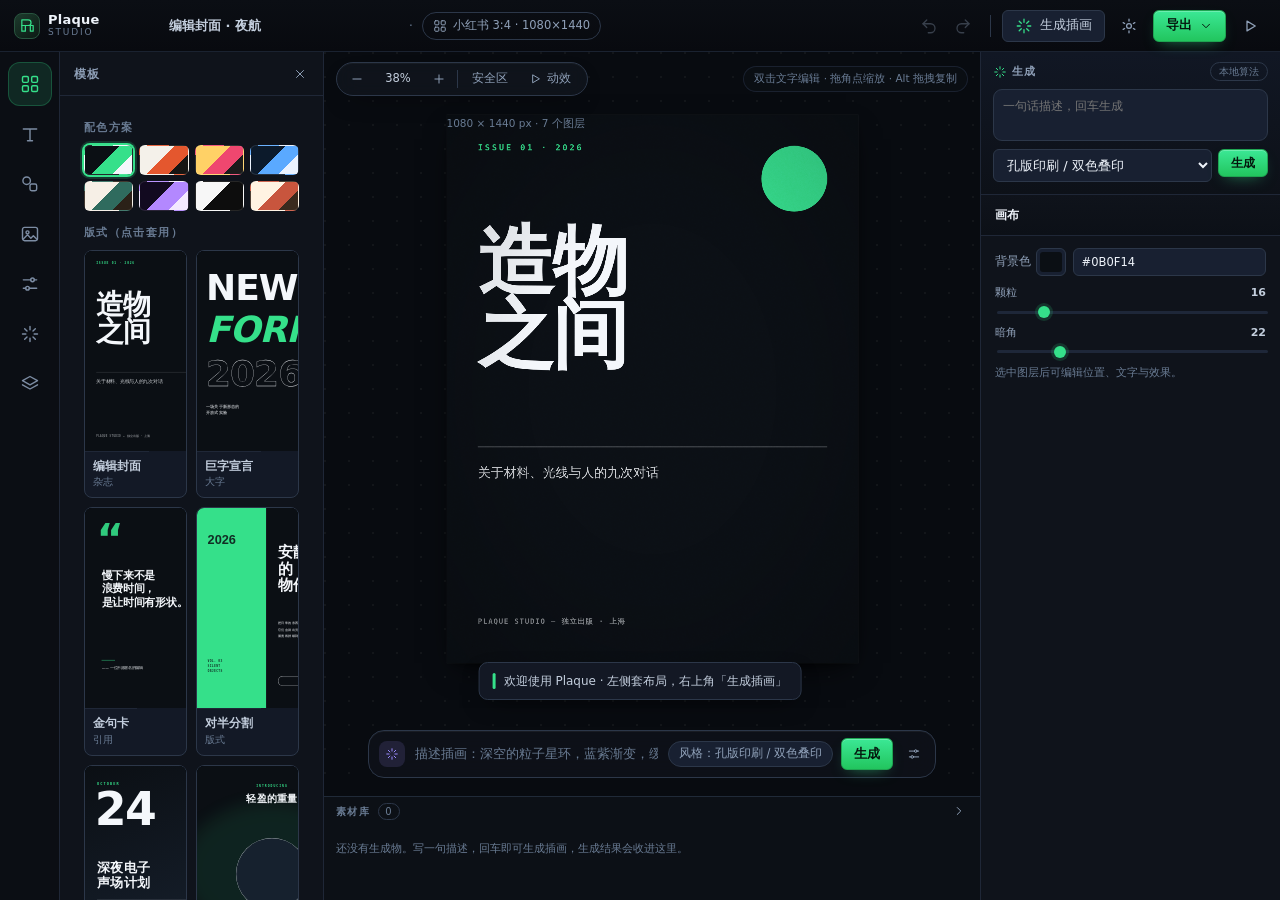
==== commit f959b962: "feat(ui): ArtCraft 式界面布局 - 顶栏收窄至 52px，右侧动作聚类，新增自动保存提示 - rail 图标化（44px 方块 + 悬停 tooltip），选中态描边 - 画布去掉横" ====
--- a/index.html
+++ b/index.html
@@ -60,14 +60,16 @@
   <header class="topbar">
     <div class="brand">
       <span class="brand-mark"><svg class="i"><use href="#i-logo"/></svg></span>
-      <div class="brand-txt"><b>Plaque</b><span>海报工坊</span></div>
+      <div class="brand-txt"><b>Plaque</b><span>Studio</span></div>
     </div>
 
     <div class="docbar">
       <input id="docName" class="doc-name" value="未命名海报" spellcheck="false" aria-label="文档名称" />
+      <span class="doc-dot" aria-hidden="true">·</span>
       <button class="chip" id="btnSize" title="切换画板尺寸">
         <svg class="i"><use href="#i-grid"/></svg><span id="sizeLabel">1080 × 1440</span>
       </button>
+      <span class="saved-note" id="savedNote" hidden>已自动保存</span>
     </div>
 
     <div class="top-actions">
@@ -76,7 +78,7 @@
         <button class="icon-btn" id="btnRedo" title="重做 (Ctrl+Shift+Z)" aria-label="重做"><svg class="i"><use href="#i-redo"/></svg></button>
       </div>
       <span class="vsep"></span>
-      <button class="btn ghost" id="btnAiOpen"><svg class="i accent"><use href="#i-sparkle"/></svg>AI 插画</button>
+      <button class="btn ghost" id="btnAiOpen"><svg class="i accent"><use href="#i-sparkle"/></svg>生成插画</button>
       <button class="icon-btn" id="btnSettings" title="AI 接口设置" aria-label="AI 接口设置"><svg class="i"><use href="#i-settings"/></svg></button>
       <div class="dd" id="ddExport">
         <button class="btn primary" id="btnExport">导出<svg class="i sm"><use href="#i-chevron"/></svg></button>
@@ -119,20 +121,18 @@
 
     <!-- stage -->
     <main class="stage" id="stage">
-      <div class="stage-bar">
-        <div class="stage-left">
-          <span class="dot"></span>
-          <span id="stageHint">双击文字可直接编辑 · 拖拽角点缩放 · 按住 Alt 拖拽复制</span>
-        </div>
-        <div class="stage-right">
+      <div class="stage-tools">
+        <div class="tool-pill">
           <button class="icon-btn sm" id="btnZoomOut" title="缩小" aria-label="缩小"><svg class="i"><use href="#i-minus"/></svg></button>
-          <button class="zoom-label" id="btnZoomFit">100%</button>
+          <button class="zoom-label" id="btnZoomFit" title="点击适应窗口">100%</button>
           <button class="icon-btn sm" id="btnZoomIn" title="放大" aria-label="放大"><svg class="i"><use href="#i-plus"/></svg></button>
           <span class="vsep"></span>
-          <button class="btn tiny" id="btnToggleSafe">安全区</button>
-          <button class="btn tiny" id="btnPlayAnim"><svg class="i sm"><use href="#i-play"/></svg>预览动效</button>
-        </div>
-      </div>
+          <button class="tool-txt" id="btnToggleSafe" title="显示/隐藏安全区">安全区</button>
+          <button class="tool-txt" id="btnPlayAnim" title="预览动效"><svg class="i sm"><use href="#i-play"/></svg>动效</button>
+        </div>
+        <div class="tool-hint" id="stageHint">双击文字编辑 · 拖角点缩放 · Alt 拖拽复制</div>
+      </div>
+
       <div class="viewport" id="viewport">
         <div class="stage-inner" id="stageInner">
           <div class="poster-shadow" id="posterShadow"></div>
@@ -140,10 +140,41 @@
           <div class="poster-meta" id="posterMeta">1080 × 1440 px</div>
         </div>
       </div>
+
+      <!-- 生成提示条：像 ArtCraft 一样随时可写 prompt -->
+      <div class="promptbar" id="promptBar">
+        <span class="prompt-badge"><svg class="i sm"><use href="#i-sparkle"/></svg></span>
+        <input id="promptInput" placeholder="描述插画：深空的粒子星环，蓝紫渐变，缓慢旋转…" spellcheck="false" />
+        <button class="prompt-chip" id="promptStyle" title="选择风格">扁平矢量</button>
+        <button class="btn primary sm" id="promptRun">生成</button>
+        <button class="icon-btn sm" id="promptMore" title="打开完整生成器"><svg class="i"><use href="#i-sliders"/></svg></button>
+      </div>
+
+      <!-- 素材库（生成结果收集） -->
+      <div class="dock" id="dock">
+        <div class="dock-head">
+          <b>素材库</b><span class="dock-count" id="dockCount">0</span>
+          <button class="icon-btn sm" id="btnDockCollapse" title="收起素材库"><svg class="i"><use href="#i-chevron"/></svg></button>
+        </div>
+        <div class="dock-list" id="dockList"></div>
+      </div>
     </main>
 
     <!-- inspector -->
-    <aside class="inspector" id="inspector" aria-label="属性面板"></aside>
+    <aside class="inspector-col">
+      <section class="gen-card" id="genCard">
+        <header class="gen-head">
+          <span class="gen-title"><svg class="i sm accent"><use href="#i-sparkle"/></svg>生成</span>
+          <span class="gen-model" id="genModel">本地算法</span>
+        </header>
+        <textarea id="genBrief" rows="2" placeholder="一句话描述，回车生成"></textarea>
+        <div class="gen-foot">
+          <select id="genStyle" aria-label="风格"></select>
+          <button class="btn primary sm" id="genRun">生成</button>
+        </div>
+      </section>
+      <aside class="inspector" id="inspector" aria-label="属性面板"></aside>
+    </aside>
   </div>
 </div>
 
@@ -230,10 +261,13 @@
         <code>POST {BaseURL}/chat/completions</code>
         <span>也挂载了 <code>window.Plaque.ai.generate()</code> 供脚本调用。</span>
       </div>
+      <pre class="cfg-diag" id="cfgDiag" hidden></pre>
+      <div class="cfg-fix" id="cfgFix" hidden></div>
     </div>
     <footer class="modal-foot">
       <span class="hint" id="cfgState">未配置</span>
       <div class="foot-actions">
+        <button class="btn ghost" id="btnCfgCopy" title="把诊断信息复制到剪贴板">复制诊断</button>
         <button class="btn ghost" id="btnCfgTest">测试连通</button>
         <button class="btn primary" id="btnCfgSave">保存</button>
       </div>
--- a/css/app.css
+++ b/css/app.css
@@ -749,3 +749,188 @@
 /* Toast 居中避开面板 */
 .toasts{left:50%;transform:translateX(-50%);align-items:center;bottom:22px}
 .toast{max-width:min(420px,60vw)}
+
+/* 设置弹窗：连通测试诊断块 + 状态色 */
+#cfgState.is-bad{color:#FF8A8A}
+#cfgState.is-good{color:var(--accent)}
+.cfg-diag{margin:10px 0 0;padding:10px 12px;max-height:190px;overflow:auto;white-space:pre-wrap;word-break:break-word;
+  border:1px solid var(--line);border-radius:10px;background:rgba(0,0,0,.35);
+  font-family:ui-monospace,SFMono-Regular,Menlo,Consolas,monospace;font-size:11.5px;line-height:1.72;color:var(--muted)}
+.cfg-diag.is-bad{border-color:rgba(255,120,120,.35);color:#FFB4B4}
+.cfg-diag.is-good{border-color:rgba(53,224,138,.35);color:#B8F2D0}
+
+/* 设置弹窗：自动修复建议 */
+.cfg-fix{display:flex;flex-wrap:wrap;gap:8px;margin-top:10px}
+.cfg-fix[hidden]{display:none}
+.cfg-fix .btn{font-size:12px;padding:6px 12px}
+
+/* ============================================================
+   ArtCraft 风格版式改造（IDE for artists）
+   顶部细栏 · 图标化 rail · 浮动工具 · 常驻 prompt · 底部素材库 · 右栏生成卡
+   ============================================================ */
+:root{--rail-w:60px;--panel-w:300px;--insp-w:340px;--top-h:52px;--dock-h:104px}
+
+.app{grid-template-rows:var(--top-h) minmax(0,1fr)}
+.topbar{height:var(--top-h);background:linear-gradient(180deg,#0B0E14,#080A0F);border-bottom-color:#1A2230}
+.brand{min-width:132px;gap:8px}
+.brand-mark{width:26px;height:26px;border-radius:8px;background:linear-gradient(145deg,#1D3B2D,#0C1A14);border-color:#28553F}
+.brand-txt b{font-size:13px}
+.brand-txt span{font-size:9px;letter-spacing:.2em}
+.doc-dot{color:var(--muted-2);font-size:12px}
+.saved-note{font-size:10.5px;color:var(--muted-2);opacity:0;transition:opacity .3s var(--ease)}
+.saved-note.show{opacity:1}
+.top-actions .btn.ghost{background:var(--raise);border-color:var(--line-2)}
+
+.workspace{grid-template-columns:var(--rail-w) var(--panel-w) minmax(0,1fr) var(--insp-w)}
+.app.panel-closed .workspace{grid-template-columns:var(--rail-w) 0 minmax(0,1fr) var(--insp-w)}
+.app.inspector-closed .workspace{grid-template-columns:var(--rail-w) var(--panel-w) minmax(0,1fr) 0}
+.app.panel-closed .panel-reopen{left:var(--rail-w)}
+
+/* rail：图标方块 + 悬浮 tooltip */
+.rail{gap:6px;padding:10px 0;background:#0B0E14}
+.rail-btn{
+  width:44px;height:44px;padding:0;border-radius:12px;justify-content:center;gap:0;position:relative;
+  color:var(--muted-2);
+}
+.rail-btn span{display:none}
+.rail-btn .i{width:20px;height:20px}
+.rail-btn.is-active{color:var(--accent);background:rgba(53,224,138,.12);box-shadow:inset 0 0 0 1px rgba(53,224,138,.24)}
+.rail-btn.is-active::before{display:none}
+.rail-btn::after{
+  content:attr(data-tip);position:absolute;left:calc(100% + 10px);top:50%;transform:translateY(-50%) translateX(-4px);
+  padding:4px 8px;border-radius:6px;background:#161C27;border:1px solid var(--line-2);color:var(--fg-dim);
+  font-size:11px;white-space:nowrap;opacity:0;pointer-events:none;transition:opacity .14s var(--ease),transform .14s var(--ease);z-index:60;
+}
+.rail-btn:hover::after{opacity:1;transform:translateY(-50%) translateX(0)}
+.rail-ai.is-active{color:var(--violet);background:rgba(155,140,255,.14);box-shadow:inset 0 0 0 1px rgba(155,140,255,.28)}
+
+/* stage：无横条，工具浮在画布上 */
+.stage{grid-template-rows:minmax(0,1fr);background:radial-gradient(1200px 620px at 50% -10%,#101724 0%,#080B10 60%,#06080C 100%)}
+.stage-tools{position:absolute;left:0;right:0;top:0;z-index:6;display:flex;align-items:center;gap:10px;padding:10px 12px;pointer-events:none}
+.tool-pill{
+  pointer-events:auto;display:flex;align-items:center;gap:2px;height:34px;padding:0 7px;border-radius:999px;
+  background:rgba(16,21,29,.88);border:1px solid var(--line-2);backdrop-filter:blur(12px);
+  box-shadow:0 10px 26px -14px rgba(0,0,0,.9),inset 0 1px 0 rgba(255,255,255,.04);
+}
+.tool-pill .icon-btn{border-radius:50%}
+.tool-pill .vsep{height:18px}
+.tool-txt{
+  display:inline-flex;align-items:center;gap:5px;height:26px;padding:0 9px;border-radius:999px;
+  font-size:11.5px;color:var(--muted);transition:background .15s var(--ease),color .15s var(--ease);
+}
+.tool-txt:hover{background:var(--raise);color:var(--fg)}
+.tool-txt.on{background:rgba(53,224,138,.14);color:var(--accent)}
+.tool-hint{
+  margin-left:auto;pointer-events:none;font-size:10.5px;color:var(--muted-2);
+  background:rgba(12,16,22,.7);border:1px solid rgba(31,39,55,.8);padding:4px 10px;border-radius:999px;
+  backdrop-filter:blur(8px);white-space:nowrap;max-width:46%;overflow:hidden;text-overflow:ellipsis;
+}
+.viewport{padding:62px 52px calc(var(--dock-h) + 92px);background-image:radial-gradient(circle at 1px 1px,rgba(255,255,255,.045) 1px,transparent 0);background-size:24px 24px}
+
+/* 常驻 prompt 条 */
+.promptbar{
+  position:absolute;left:50%;bottom:calc(var(--dock-h) + 14px);transform:translateX(-50%);
+  width:min(640px,calc(100% - 88px));z-index:7;
+  display:flex;align-items:center;gap:8px;padding:7px 8px 7px 10px;border-radius:16px;
+  background:rgba(14,18,25,.94);border:1px solid var(--line-2);backdrop-filter:blur(16px);
+  box-shadow:0 28px 70px -28px rgba(0,0,0,.95),inset 0 1px 0 rgba(255,255,255,.05);
+  transition:border-color .18s var(--ease),box-shadow .18s var(--ease);
+}
+.promptbar:focus-within{border-color:#2E7D57;box-shadow:0 28px 70px -28px rgba(0,0,0,.95),0 0 0 3px rgba(53,224,138,.12)}
+.prompt-badge{width:26px;height:26px;border-radius:8px;display:grid;place-items:center;color:var(--violet);background:rgba(155,140,255,.14);flex:0 0 auto}
+.promptbar input{flex:1;min-width:0;background:none;border:0;padding:6px 2px;font-size:12.5px;color:var(--fg)}
+.promptbar input::placeholder{color:var(--muted-2)}
+.promptbar input:focus{box-shadow:none;border:0}
+.prompt-chip{
+  height:26px;padding:0 10px;border-radius:999px;background:var(--raise);border:1px solid var(--line-2);
+  font-size:11.5px;color:var(--muted);white-space:nowrap;transition:color .15s var(--ease),border-color .15s var(--ease);
+}
+.prompt-chip:hover{color:var(--fg);border-color:#3A4A62}
+
+/* 素材库 dock */
+.dock{
+  position:absolute;left:0;right:0;bottom:0;height:var(--dock-h);z-index:8;
+  display:grid;grid-template-rows:28px minmax(0,1fr);
+  background:rgba(10,13,18,.94);border-top:1px solid var(--line);backdrop-filter:blur(14px);
+  transition:height .22s var(--ease);
+}
+.dock.is-collapsed{height:28px}
+.dock.is-collapsed .dock-list{display:none}
+.dock-head{display:flex;align-items:center;gap:8px;padding:0 8px 0 12px;font-size:10px;letter-spacing:.14em;text-transform:uppercase;color:var(--muted-2)}
+.dock-head b{font-weight:650;letter-spacing:.14em}
+.dock-count{font-variant-numeric:tabular-nums;color:var(--muted-2);border:1px solid var(--line-2);border-radius:999px;padding:0 6px;line-height:15px;font-size:10px}
+.dock-head .icon-btn{margin-left:auto}
+.dock.is-collapsed .dock-head .icon-btn .i{transform:rotate(180deg)}
+.dock-head .icon-btn .i{transform:rotate(-90deg);transition:transform .2s var(--ease)}
+.dock-list{display:flex;align-items:flex-start;gap:8px;padding:2px 10px 10px;overflow-x:auto;overflow-y:hidden;scrollbar-width:thin}
+.dock-item{
+  position:relative;flex:0 0 auto;width:82px;height:62px;border-radius:9px;overflow:hidden;
+  border:1px solid var(--line-2);background:#0B0F15;cursor:pointer;transition:border-color .15s var(--ease),transform .12s var(--ease);
+}
+.dock-item:hover{border-color:#3A7F5F;transform:translateY(-2px)}
+.dock-item iframe{width:100%;height:100%;border:0;display:block;pointer-events:none}
+.dock-item em{position:absolute;left:0;right:0;bottom:0;padding:2px 4px;font-size:9px;font-style:normal;color:#DCE6F2;background:linear-gradient(transparent,rgba(0,0,0,.88));white-space:nowrap;overflow:hidden;text-overflow:ellipsis}
+.dock-empty{font-size:11px;color:var(--muted-2);padding:16px 2px}
+
+/* 右栏：生成卡 + 属性 */
+.inspector-col{display:grid;grid-template-rows:auto minmax(0,1fr);border-left:1px solid var(--line);background:var(--panel);min-width:0;min-height:0}
+.inspector{border-left:0;min-height:0;overflow-y:auto}
+.gen-card{display:flex;flex-direction:column;gap:8px;padding:10px 12px 12px;border-bottom:1px solid var(--line);background:linear-gradient(180deg,#111724,#0D1118)}
+.gen-head{display:flex;align-items:center;gap:6px}
+.gen-title{display:flex;align-items:center;gap:5px;font-size:10.5px;font-weight:650;letter-spacing:.14em;text-transform:uppercase;color:var(--muted)}
+.gen-model{
+  margin-left:auto;max-width:150px;overflow:hidden;text-overflow:ellipsis;white-space:nowrap;
+  font-size:10px;color:var(--muted-2);border:1px solid var(--line-2);border-radius:999px;padding:1px 8px;
+}
+.gen-card textarea{width:100%;min-height:52px;resize:none;font-size:12px;line-height:1.5;background:var(--raise);border-radius:var(--r-md)}
+.gen-foot{display:flex;gap:6px}
+.gen-foot select{flex:1;min-width:0}
+.gen-card .btn.sm{height:28px;padding:0 12px;font-size:12px}
+
+@media (max-width:1180px){
+  .workspace{grid-template-columns:var(--rail-w) 260px minmax(0,1fr) 300px}
+  .tool-hint{display:none}
+}
+@media (max-width:980px){
+  .workspace{grid-template-columns:var(--rail-w) 0 minmax(0,1fr) 0}
+  .app.panel-closed .workspace{grid-template-columns:var(--rail-w) 0 minmax(0,1fr) 0}
+  .panel,.inspector-col{display:none}
+  .promptbar{width:calc(100% - 32px);bottom:calc(var(--dock-h) + 10px)}
+}
+
+/* —— ArtCraft 版式微调 —— */
+.rail-btn{color:#7C8CA3}
+.rail-btn:hover{color:var(--fg)}
+.viewport{padding-bottom:calc(var(--dock-h) + 132px)}
+.dock{background:rgba(13,17,23,.97);border-top:1px solid #202A38}
+.dock-item{width:86px;height:64px}
+.dock-empty{padding:14px 2px}
+.toasts{bottom:calc(var(--dock-h) + 24px);left:50%;transform:translateX(-50%);align-items:center}
+.promptbar{bottom:calc(var(--dock-h) + 18px)}
+
+.toasts{bottom:calc(var(--dock-h) + 96px)}
+
+/* —— 响应式：中小屏收窄面板，把画布让出来 —— */
+@media (max-width:1280px){
+  .workspace{grid-template-columns:var(--rail-w) 264px minmax(0,1fr) 300px}
+  .app.panel-closed .workspace{grid-template-columns:var(--rail-w) 0 minmax(0,1fr) 300px}
+}
+@media (max-width:1120px){
+  .workspace{grid-template-columns:var(--rail-w) 0 minmax(0,1fr) 292px}
+  .app.panel-closed .workspace{grid-template-columns:var(--rail-w) 0 minmax(0,1fr) 292px}
+  .panel{display:none}
+  .panel-reopen{left:var(--rail-w)}
+}
+@media (max-width:900px){
+  .workspace{grid-template-columns:var(--rail-w) 0 minmax(0,1fr) 0}
+  .inspector-col{display:none}
+  .gen-card{display:none}
+  .promptbar{width:calc(100% - 24px);bottom:calc(var(--dock-h) + 10px)}
+  .tool-hint{display:none}
+}
+
+/* —— 显式栅格定位：隐藏任一栏都不会挤走画布 —— */
+.rail{grid-column:1;grid-row:1}
+.panel{grid-column:2;grid-row:1}
+.stage{grid-column:3;grid-row:1}
+.inspector-col{grid-column:4;grid-row:1}
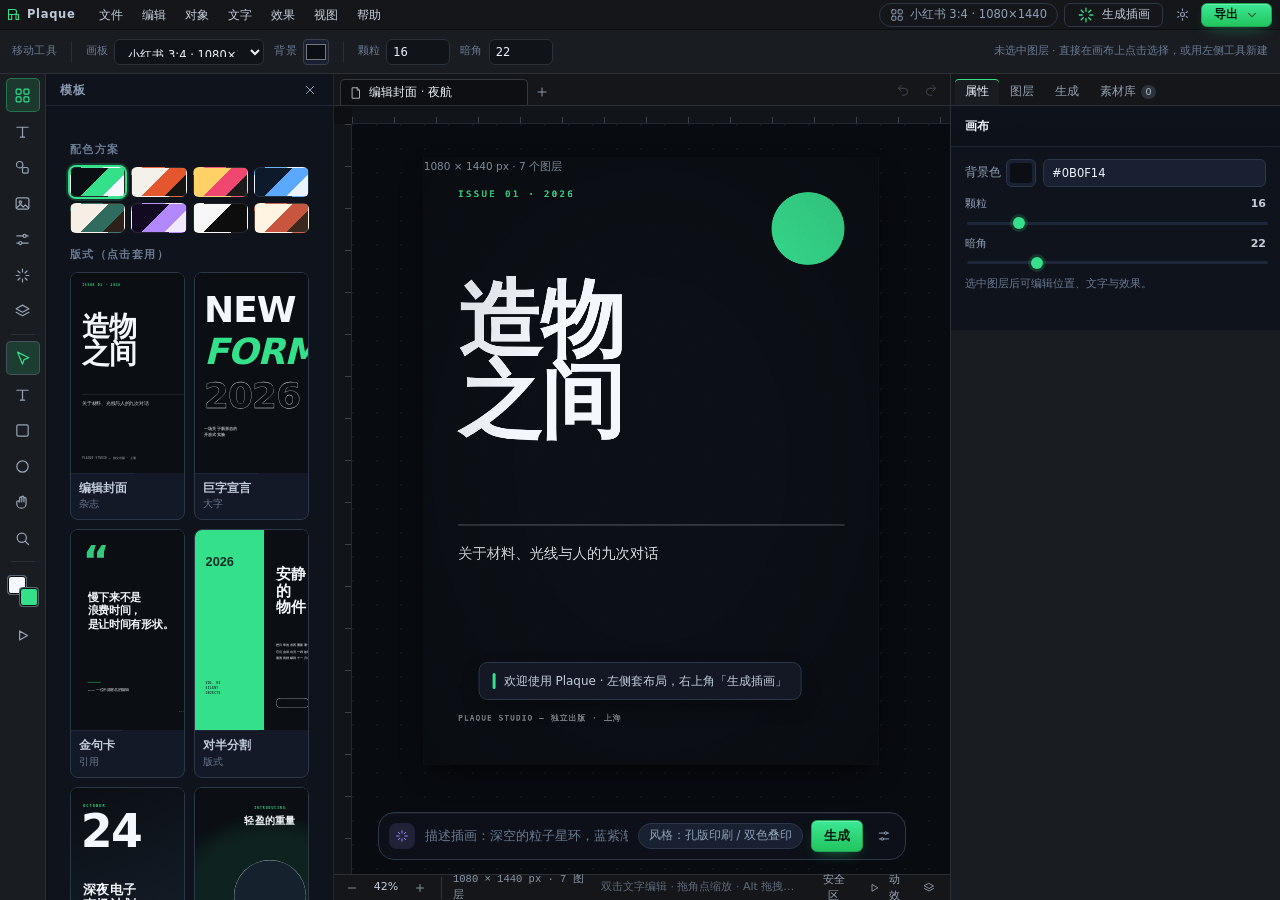
==== commit 7b7dda4d: "feat(ui): 仿 Photoshop / Illustrator 桌面布局（菜单栏·选项栏·工具箱·文档标签·停靠面板·状态栏）" ====
--- a/index.html
+++ b/index.html
@@ -1,357 +1,401 @@
-<!DOCTYPE html>
-<html lang="zh-CN">
-<head>
-<meta charset="UTF-8" />
-<meta name="viewport" content="width=device-width, initial-scale=1" />
-<title>Plaque · 海报工坊</title>
-<link rel="stylesheet" href="css/app.css" />
-</head>
-<body>
-<!-- ============ ICON SPRITE ============ -->
-<svg class="sprite" aria-hidden="true" focusable="false">
-  <defs>
-    <symbol id="i-logo" viewBox="0 0 24 24"><path d="M4 4h9a4 4 0 0 1 0 8H4z"/><path d="M4 12h5v8H4z"/><path d="M16 12h4v8h-4z"/></symbol>
-    <symbol id="i-undo" viewBox="0 0 24 24"><path d="M9 14 4 9l5-5"/><path d="M4 9h10a6 6 0 0 1 0 12h-3"/></symbol>
-    <symbol id="i-redo" viewBox="0 0 24 24"><path d="m15 14 5-5-5-5"/><path d="M20 9H10a6 6 0 0 0 0 12h3"/></symbol>
-    <symbol id="i-chevron" viewBox="0 0 24 24"><path d="m6 9 6 6 6-6"/></symbol>
-    <symbol id="i-sparkle" viewBox="0 0 24 24"><path d="M12 3v4M12 17v4M3 12h4M17 12h4M5.6 5.6l2.8 2.8M15.6 15.6l2.8 2.8M18.4 5.6l-2.8 2.8M8.4 15.6l-2.8 2.8"/></symbol>
-    <symbol id="i-wand" viewBox="0 0 24 24"><path d="m4 20 9-9"/><path d="M14 4v3M18.5 8.5h-3M20 3l-2 2M15 9l3-3 2 2-3 3z"/></symbol>
-    <symbol id="i-layers" viewBox="0 0 24 24"><path d="m12 3 9 5-9 5-9-5z"/><path d="m3 13 9 5 9-5"/></symbol>
-    <symbol id="i-grid" viewBox="0 0 24 24"><rect x="3" y="3" width="7" height="7" rx="1.5"/><rect x="14" y="3" width="7" height="7" rx="1.5"/><rect x="3" y="14" width="7" height="7" rx="1.5"/><rect x="14" y="14" width="7" height="7" rx="1.5"/></symbol>
-    <symbol id="i-type" viewBox="0 0 24 24"><path d="M4 6h16M12 6v14M9 20h6"/></symbol>
-    <symbol id="i-shapes" viewBox="0 0 24 24"><circle cx="8" cy="8" r="4.5"/><rect x="12" y="12" width="8" height="8" rx="2"/></symbol>
-    <symbol id="i-image" viewBox="0 0 24 24"><rect x="3" y="4" width="18" height="16" rx="2.5"/><circle cx="9" cy="10" r="1.8"/><path d="m4 18 5-5 4 4 3-3 4 4"/></symbol>
-    <symbol id="i-sliders" viewBox="0 0 24 24"><path d="M4 7h9M17 7h3M4 17h3M11 17h9"/><circle cx="15" cy="7" r="2.2"/><circle cx="9" cy="17" r="2.2"/></symbol>
-    <symbol id="i-download" viewBox="0 0 24 24"><path d="M12 4v10"/><path d="m8 11 4 4 4-4"/><path d="M5 19h14"/></symbol>
-    <symbol id="i-settings" viewBox="0 0 24 24"><circle cx="12" cy="12" r="3.2"/><path d="M12 3v2.4M12 18.6V21M4.2 7.5l2 1.2M17.8 15.3l2 1.2M4.2 16.5l2-1.2M17.8 8.7l2-1.2"/></symbol>
-    <symbol id="i-plus" viewBox="0 0 24 24"><path d="M12 5v14M5 12h14"/></symbol>
-<symbol id="i-minus" viewBox="0 0 24 24"><path d="M5 12h14"/></symbol>
-    <symbol id="i-trash" viewBox="0 0 24 24"><path d="M4 7h16M9 7V5h6v2M6 7l1 13h10l1-13"/></symbol>
-    <symbol id="i-copy" viewBox="0 0 24 24"><rect x="9" y="9" width="11" height="11" rx="2"/><path d="M15 5H6a1 1 0 0 0-1 1v9"/></symbol>
-    <symbol id="i-lock" viewBox="0 0 24 24"><rect x="5" y="10" width="14" height="10" rx="2"/><path d="M8 10V7a4 4 0 0 1 8 0v3"/></symbol>
-    <symbol id="i-unlock" viewBox="0 0 24 24"><rect x="5" y="10" width="14" height="10" rx="2"/><path d="M8 10V7a4 4 0 0 1 7-2.6"/></symbol>
-    <symbol id="i-eye" viewBox="0 0 24 24"><path d="M2.5 12S6 6 12 6s9.5 6 9.5 6-3.5 6-9.5 6-9.5-6-9.5-6z"/><circle cx="12" cy="12" r="2.6"/></symbol>
-    <symbol id="i-eyeoff" viewBox="0 0 24 24"><path d="M4 4l16 16"/><path d="M9.6 5.4A9.6 9.6 0 0 1 12 5c6 0 9.5 7 9.5 7a17 17 0 0 1-3 3.7"/><path d="M6.6 7.7A17 17 0 0 0 2.5 12S6 19 12 19a9.5 9.5 0 0 0 3.7-.7"/></symbol>
-    <symbol id="i-close" viewBox="0 0 24 24"><path d="m6 6 12 12M18 6 6 18"/></symbol>
-    <symbol id="i-up" viewBox="0 0 24 24"><path d="m6 14 6-6 6 6"/></symbol>
-    <symbol id="i-down" viewBox="0 0 24 24"><path d="m6 10 6 6 6-6"/></symbol>
-    <symbol id="i-play" viewBox="0 0 24 24"><path d="M8 5.5v13l11-6.5z"/></symbol>
-    <symbol id="i-video" viewBox="0 0 24 24"><rect x="3" y="6" width="12" height="12" rx="2.5"/><path d="m15 11 6-3v8l-6-3z"/></symbol>
-    <symbol id="i-code" viewBox="0 0 24 24"><path d="m9 8-4 4 4 4M15 8l4 4-4 4"/></symbol>
-    <symbol id="i-refresh" viewBox="0 0 24 24"><path d="M20 11a8 8 0 1 0-2.3 6.3"/><path d="M20 5v6h-6"/></symbol>
-    <symbol id="i-upload" viewBox="0 0 24 24"><path d="M12 16V6"/><path d="m8 9 4-4 4 4"/><path d="M5 19h14"/></symbol>
-    <symbol id="i-bold" viewBox="0 0 24 24"><path d="M7 5h5.5a3.5 3.5 0 0 1 0 7H7z"/><path d="M7 12h6.5a3.5 3.5 0 0 1 0 7H7z"/></symbol>
-    <symbol id="i-italic" viewBox="0 0 24 24"><path d="M10 5h8M6 19h8M14 5 10 19"/></symbol>
-    <symbol id="i-al-left" viewBox="0 0 24 24"><path d="M4 6h16M4 12h10M4 18h13"/></symbol>
-    <symbol id="i-al-center" viewBox="0 0 24 24"><path d="M4 6h16M7 12h10M6 18h12"/></symbol>
-    <symbol id="i-al-right" viewBox="0 0 24 24"><path d="M4 6h16M10 12h10M7 18h13"/></symbol>
-    <symbol id="i-align-x" viewBox="0 0 24 24"><path d="M12 3v18"/><rect x="4" y="6" width="5" height="12" rx="1"/><rect x="15" y="9" width="5" height="6" rx="1"/></symbol>
-    <symbol id="i-align-y" viewBox="0 0 24 24"><path d="M3 12h18"/><rect x="6" y="4" width="12" height="5" rx="1"/><rect x="9" y="15" width="6" height="5" rx="1"/></symbol>
-    <symbol id="i-bring-front" viewBox="0 0 24 24"><rect x="8" y="8" width="11" height="11" rx="2"/><path d="M5 15V6a1 1 0 0 1 1-1h9"/></symbol>
-    <symbol id="i-duplicate" viewBox="0 0 24 24"><rect x="4" y="4" width="10" height="10" rx="2"/><path d="M10 20h8a2 2 0 0 0 2-2v-8"/></symbol>
-    <symbol id="i-file" viewBox="0 0 24 24"><path d="M6 3h8l4 4v14H6z"/><path d="M14 3v4h4"/></symbol>
-    <symbol id="i-stop" viewBox="0 0 24 24"><rect x="6" y="6" width="12" height="12" rx="2"/></symbol>
-    <symbol id="i-check" viewBox="0 0 24 24"><path d="m4 12 5 5L20 6"/></symbol>
-  </defs>
-</svg>
-
-<div class="app" id="app">
-  <!-- ============ TOP BAR ============ -->
-  <header class="topbar">
-    <div class="brand">
-      <span class="brand-mark"><svg class="i"><use href="#i-logo"/></svg></span>
-      <div class="brand-txt"><b>Plaque</b><span>Studio</span></div>
-    </div>
-
-    <div class="docbar">
-      <input id="docName" class="doc-name" value="未命名海报" spellcheck="false" aria-label="文档名称" />
-      <span class="doc-dot" aria-hidden="true">·</span>
-      <button class="chip" id="btnSize" title="切换画板尺寸">
-        <svg class="i"><use href="#i-grid"/></svg><span id="sizeLabel">1080 × 1440</span>
-      </button>
-      <span class="saved-note" id="savedNote" hidden>已自动保存</span>
-    </div>
-
-    <div class="top-actions">
-      <div class="history">
-        <button class="icon-btn" id="btnUndo" title="撤销 (Ctrl+Z)" aria-label="撤销"><svg class="i"><use href="#i-undo"/></svg></button>
-        <button class="icon-btn" id="btnRedo" title="重做 (Ctrl+Shift+Z)" aria-label="重做"><svg class="i"><use href="#i-redo"/></svg></button>
-      </div>
-      <span class="vsep"></span>
-      <button class="btn ghost" id="btnAiOpen"><svg class="i accent"><use href="#i-sparkle"/></svg>生成插画</button>
-      <button class="icon-btn" id="btnSettings" title="AI 接口设置" aria-label="AI 接口设置"><svg class="i"><use href="#i-settings"/></svg></button>
-      <div class="dd" id="ddExport">
-        <button class="btn primary" id="btnExport">导出<svg class="i sm"><use href="#i-chevron"/></svg></button>
-        <div class="dd-menu" role="menu">
-          <button data-export="png"><svg class="i"><use href="#i-image"/></svg><span>单页照片 · PNG</span><em>2× 高清</em></button>
-          <button data-export="jpg"><svg class="i"><use href="#i-image"/></svg><span>单页照片 · JPG</span><em>小体积</em></button>
-          <button data-export="web"><svg class="i"><use href="#i-code"/></svg><span>网页 · 带动画</span><em>单文件 HTML</em></button>
-          <button data-export="video"><svg class="i"><use href="#i-video"/></svg><span>视频 · WebM</span><em>含插画动效</em></button>
-          <div class="dd-sep"></div>
-          <button data-export="json"><svg class="i"><use href="#i-file"/></svg><span>工程文件 · JSON</span><em>可再编辑</em></button>
-          <button data-export="open"><svg class="i"><use href="#i-upload"/></svg><span>打开工程 · JSON</span><em>继续编辑</em></button>
-        </div>
-      </div>
-      <button class="icon-btn" id="btnHelp" title="快捷键与 API" aria-label="帮助"><svg class="i"><use href="#i-play"/></svg></button>
-    </div>
-  </header>
-
-  <!-- ============ WORKSPACE ============ -->
-  <div class="workspace">
-    <!-- rail -->
-    <nav class="rail" id="rail" aria-label="功能面板">
-      <button class="rail-btn is-active" data-panel="templates"><svg class="i"><use href="#i-grid"/></svg><span>模板</span></button>
-      <button class="rail-btn" data-panel="text"><svg class="i"><use href="#i-type"/></svg><span>文字</span></button>
-      <button class="rail-btn" data-panel="elements"><svg class="i"><use href="#i-shapes"/></svg><span>元素</span></button>
-      <button class="rail-btn" data-panel="image"><svg class="i"><use href="#i-image"/></svg><span>图片</span></button>
-      <button class="rail-btn" data-panel="effects"><svg class="i"><use href="#i-sliders"/></svg><span>效果</span></button>
-      <button class="rail-btn rail-ai" data-panel="ai"><svg class="i"><use href="#i-sparkle"/></svg><span>AI 插画</span></button>
-      <button class="rail-btn" data-panel="layers"><svg class="i"><use href="#i-layers"/></svg><span>图层</span></button>
-    </nav>
-
-    <!-- left panel -->
-    <aside class="panel" id="panel" aria-label="素材面板">
-      <div class="panel-head">
-        <h2 id="panelTitle">模板</h2>
-        <button class="icon-btn sm" id="btnPanelClose" title="收起面板" aria-label="收起面板"><svg class="i"><use href="#i-close"/></svg></button>
-      </div>
-      <div class="panel-body" id="panelBody"></div>
-    </aside>
-    <button class="panel-reopen" id="btnPanelOpen" title="展开面板"><svg class="i"><use href="#i-chevron"/></svg></button>
-
-    <!-- stage -->
-    <main class="stage" id="stage">
-      <div class="stage-tools">
-        <div class="tool-pill">
-          <button class="icon-btn sm" id="btnZoomOut" title="缩小" aria-label="缩小"><svg class="i"><use href="#i-minus"/></svg></button>
-          <button class="zoom-label" id="btnZoomFit" title="点击适应窗口">100%</button>
-          <button class="icon-btn sm" id="btnZoomIn" title="放大" aria-label="放大"><svg class="i"><use href="#i-plus"/></svg></button>
-          <span class="vsep"></span>
-          <button class="tool-txt" id="btnToggleSafe" title="显示/隐藏安全区">安全区</button>
-          <button class="tool-txt" id="btnPlayAnim" title="预览动效"><svg class="i sm"><use href="#i-play"/></svg>动效</button>
-        </div>
-        <div class="tool-hint" id="stageHint">双击文字编辑 · 拖角点缩放 · Alt 拖拽复制</div>
-      </div>
-
-      <div class="viewport" id="viewport">
-        <div class="stage-inner" id="stageInner">
-          <div class="poster-shadow" id="posterShadow"></div>
-          <div class="poster" id="poster" aria-label="海报画板"></div>
-          <div class="poster-meta" id="posterMeta">1080 × 1440 px</div>
-        </div>
-      </div>
-
-      <!-- 生成提示条：像 ArtCraft 一样随时可写 prompt -->
-      <div class="promptbar" id="promptBar">
-        <span class="prompt-badge"><svg class="i sm"><use href="#i-sparkle"/></svg></span>
-        <input id="promptInput" placeholder="描述插画：深空的粒子星环，蓝紫渐变，缓慢旋转…" spellcheck="false" />
-        <button class="prompt-chip" id="promptStyle" title="选择风格">扁平矢量</button>
-        <button class="btn primary sm" id="promptRun">生成</button>
-        <button class="icon-btn sm" id="promptMore" title="打开完整生成器"><svg class="i"><use href="#i-sliders"/></svg></button>
-      </div>
-
-      <!-- 素材库（生成结果收集） -->
-      <div class="dock" id="dock">
-        <div class="dock-head">
-          <b>素材库</b><span class="dock-count" id="dockCount">0</span>
-          <button class="icon-btn sm" id="btnDockCollapse" title="收起素材库"><svg class="i"><use href="#i-chevron"/></svg></button>
-        </div>
-        <div class="dock-list" id="dockList"></div>
-      </div>
-    </main>
-
-    <!-- inspector -->
-    <aside class="inspector-col">
-      <section class="gen-card" id="genCard">
-        <header class="gen-head">
-          <span class="gen-title"><svg class="i sm accent"><use href="#i-sparkle"/></svg>生成</span>
-          <span class="gen-model" id="genModel">本地算法</span>
-        </header>
-        <textarea id="genBrief" rows="2" placeholder="一句话描述，回车生成"></textarea>
-        <div class="gen-foot">
-          <select id="genStyle" aria-label="风格"></select>
-          <button class="btn primary sm" id="genRun">生成</button>
-        </div>
-      </section>
-      <aside class="inspector" id="inspector" aria-label="属性面板"></aside>
-    </aside>
-  </div>
-</div>
-
-<!-- ============ MODAL: AI GENERATE ============ -->
-<div class="modal" id="modalAi" aria-hidden="true">
-  <div class="modal-card wide" role="dialog" aria-modal="true" aria-labelledby="aiTitle">
-    <header class="modal-head">
-      <h3 id="aiTitle"><svg class="i accent"><use href="#i-sparkle"/></svg>AI 编程插画</h3>
-      <button class="icon-btn" data-close="modalAi" aria-label="关闭"><svg class="i"><use href="#i-close"/></svg></button>
-    </header>
-    <div class="modal-body ai-body">
-      <div class="ai-form">
-        <label class="fld">
-          <span>插画描述（中文即可）</span>
-          <textarea id="aiBrief" rows="4" placeholder="例：一只像素风的橘猫坐在老式电视机前，屏幕发出蓝绿色的光，背景是深夜的出租屋，机位正对，构图居中留白"></textarea>
-        </label>
-        <div class="fld-row">
-          <label class="fld"><span>风格</span><select id="aiStyle"></select></label>
-          <label class="fld"><span>密度</span><select id="aiDensity">
-            <option value="low">极简</option><option value="mid" selected>适中</option><option value="high">繁复</option>
-          </select></label>
-        </div>
-        <div class="fld-row">
-          <label class="fld"><span>时长（秒）</span><input id="aiDuration" type="number" min="2" max="20" step="1" value="6" /></label>
-          <label class="fld"><span>帧率</span><select id="aiFps"><option>24</option><option selected>30</option><option>60</option></select></label>
-        </div>
-        <div class="fld-row">
-          <label class="fld"><span>动效强度</span><input id="aiMotion" type="range" min="0" max="10" value="4" /></label>
-          <label class="fld"><span>配色</span><select id="aiPalette"><option value="poster" selected>跟随海报配色</option><option value="custom">自定义</option></select></label>
-        </div>
-        <label class="fld" id="aiPaletteWrap" hidden><span>自定义色板（逗号分隔 hex）</span><input id="aiPaletteHex" value="#0B0F14,#35E08A,#F4F7FB,#1B2336" /></label>
-        <div class="ai-target">
-          <span>插入方式</span>
-          <div class="seg">
-            <button class="seg-btn is-active" data-target="layer">新图层</button>
-            <button class="seg-btn" data-target="full">铺满画板</button>
-          </div>
-        </div>
-        <div class="ai-actions">
-          <button class="btn primary block" id="btnAiRun"><svg class="i"><use href="#i-wand"/></svg>生成插画</button>
-          <p class="hint" id="aiCfgHint">未配置接口，将使用本地算法插画引擎。</p>
-        </div>
-      </div>
-      <div class="ai-preview">
-        <div class="ai-preview-head">
-          <span>预览</span>
-          <div class="ai-preview-tools">
-            <button class="btn tiny" id="btnAiCode"><svg class="i sm"><use href="#i-code"/></svg>查看代码</button>
-            <button class="btn tiny" id="btnAiLocal"><svg class="i sm"><use href="#i-sparkle"/></svg>本地生成</button>
-          </div>
-        </div>
-        <div class="ai-frame-box" id="aiFrameBox"><div class="empty-note">生成的插画会在这里实时播放</div></div>
-        <div class="ai-log" id="aiLog">就绪。</div>
-      </div>
-    </div>
-    <footer class="modal-foot">
-      <span class="hint">插画由大模型编写 Canvas 代码实现，非文生图。导出视频可把动效录成 WebM。</span>
-      <div class="foot-actions">
-        <button class="btn ghost" data-close="modalAi">取消</button>
-        <button class="btn primary" id="btnAiInsert" disabled>插入画板</button>
-      </div>
-    </footer>
-  </div>
-</div>
-
-<!-- ============ MODAL: SETTINGS ============ -->
-<div class="modal" id="modalSettings" aria-hidden="true">
-  <div class="modal-card" role="dialog" aria-modal="true" aria-labelledby="setTitle">
-    <header class="modal-head">
-      <h3 id="setTitle"><svg class="i"><use href="#i-settings"/></svg>大模型接口</h3>
-      <button class="icon-btn" data-close="modalSettings" aria-label="关闭"><svg class="i"><use href="#i-close"/></svg></button>
-    </header>
-    <div class="modal-body">
-      <p class="hint">任意 OpenAI 兼容端点（DeepSeek / 通义 / Kimi / Ollama / vLLM 均可）。Key 只存在本机 localStorage。</p>
-      <label class="fld"><span>Base URL</span><input id="cfgBase" placeholder="https://api.deepseek.com/v1" /></label>
-      <label class="fld"><span>API Key</span><input id="cfgKey" type="password" placeholder="sk-..." /></label>
-      <div class="fld-row">
-        <label class="fld"><span>模型</span><input id="cfgModel" placeholder="deepseek-chat" /></label>
-        <label class="fld"><span>温度</span><input id="cfgTemp" type="number" min="0" max="1.5" step="0.1" value="0.7" /></label>
-      </div>
-      <label class="check"><input type="checkbox" id="cfgStream" checked /> 流式接收（边生成边看代码）</label>
-      <div class="callout">
-        <b>接口约定</b>
-        <code>POST {BaseURL}/chat/completions</code>
-        <span>也挂载了 <code>window.Plaque.ai.generate()</code> 供脚本调用。</span>
-      </div>
-      <pre class="cfg-diag" id="cfgDiag" hidden></pre>
-      <div class="cfg-fix" id="cfgFix" hidden></div>
-    </div>
-    <footer class="modal-foot">
-      <span class="hint" id="cfgState">未配置</span>
-      <div class="foot-actions">
-        <button class="btn ghost" id="btnCfgCopy" title="把诊断信息复制到剪贴板">复制诊断</button>
-        <button class="btn ghost" id="btnCfgTest">测试连通</button>
-        <button class="btn primary" id="btnCfgSave">保存</button>
-      </div>
-    </footer>
-  </div>
-</div>
-
-<!-- ============ MODAL: CODE ============ -->
-<div class="modal" id="modalCode" aria-hidden="true">
-  <div class="modal-card wide" role="dialog" aria-modal="true" aria-labelledby="codeTitle">
-    <header class="modal-head">
-      <h3 id="codeTitle"><svg class="i"><use href="#i-code"/></svg>插画源码</h3>
-      <button class="icon-btn" data-close="modalCode" aria-label="关闭"><svg class="i"><use href="#i-close"/></svg></button>
-    </header>
-    <div class="modal-body">
-      <p class="hint">这是模型编译出的单文件 Canvas 程序。可直接改代码，再点「应用」重绘。</p>
-      <textarea id="codeArea" class="code-area" spellcheck="false" wrap="off"></textarea>
-    </div>
-    <footer class="modal-foot">
-      <span class="hint"><code>window.renderFrame(t)</code> 是唯一渲染入口，导出按时间逐帧调用。</span>
-      <div class="foot-actions">
-        <button class="btn ghost" data-close="modalCode">关闭</button>
-        <button class="btn primary" id="btnCodeApply">应用</button>
-      </div>
-    </footer>
-  </div>
-</div>
-
-<!-- ============ MODAL: SIZES ============ -->
-<div class="modal" id="modalSizes" aria-hidden="true">
-  <div class="modal-card" role="dialog" aria-modal="true" aria-labelledby="sizeTitle">
-    <header class="modal-head">
-      <h3 id="sizeTitle"><svg class="i"><use href="#i-grid"/></svg>画板尺寸</h3>
-      <button class="icon-btn" data-close="modalSizes" aria-label="关闭"><svg class="i"><use href="#i-close"/></svg></button>
-    </header>
-    <div class="modal-body" id="sizeList"></div>
-  </div>
-</div>
-
-<!-- ============ MODAL: HELP ============ -->
-<div class="modal" id="modalHelp" aria-hidden="true">
-  <div class="modal-card" role="dialog" aria-modal="true" aria-labelledby="helpTitle">
-    <header class="modal-head">
-      <h3 id="helpTitle"><svg class="i"><use href="#i-play"/></svg>快捷键与 API</h3>
-      <button class="icon-btn" data-close="modalHelp" aria-label="关闭"><svg class="i"><use href="#i-close"/></svg></button>
-    </header>
-    <div class="modal-body help-body">
-      <div class="keys">
-        <div><kbd>V</kbd> 选择</div><div><kbd>T</kbd> 文字</div><div><kbd>R</kbd> 矩形</div>
-        <div><kbd>O</kbd> 圆形</div><div><kbd>双击</kbd> 编辑文字</div><div><kbd>Alt+拖</kbd> 复制</div>
-        <div><kbd>Shift</kbd> 等比 / 加选</div><div><kbd>方向键</kbd> 微移 1px</div><div><kbd>Shift+方向</kbd> 10px</div>
-        <div><kbd>Ctrl+D</kbd> 复制</div><div><kbd>Ctrl+Z</kbd> 撤销</div><div><kbd>Ctrl+Shift+Z</kbd> 重做</div>
-        <div><kbd>Ctrl+G</kbd> 组合</div><div><kbd>Del</kbd> 删除</div><div><kbd>Ctrl+滚轮</kbd> 缩放</div>
-      </div>
-      <h4>对外 API</h4>
-      <pre class="api-pre">Plaque.ready
-Plaque.doc.renderToCanvas({ scale: 2 })
-Plaque.export.png() / .web() / .video({ duration: 6 })
-Plaque.ai.generate({ brief, style, palette })
-Plaque.addAILayer(html, { w, h, duration })
-Plaque.insert(layoutId)   // 应用内置布局</pre>
-      <h4>插画输出契约</h4>
-      <pre class="api-pre">window.ART = { width, height, duration, fps }
-window.renderFrame(t)   // 秒，纯函数、可重复
-&lt;canvas id="art"&gt;        // 唯一画布</pre>
-    </div>
-  </div>
-</div>
-
-<div class="toasts" id="toasts" aria-live="polite"></div>
-<div class="busy" id="busy" hidden><div class="spinner"></div><span id="busyText">生成中…</span><button class="btn tiny ghost" id="busyStop">停止</button></div>
-
-<script src="js/util.js"></script>
-<script src="js/data.js"></script>
-<script src="js/store.js"></script>
-<script src="js/render.js"></script>
-<script src="js/localart.js"></script>
-<script src="js/prompts.js"></script>
-<script src="js/ai.js"></script>
-<script src="js/editor.js"></script>
-<script src="js/panels.js"></script>
-<script src="js/exporter.js"></script>
-<script src="js/app.js"></script>
-</body>
-</html>
-
-
+<!DOCTYPE html>
+<html lang="zh-CN">
+<head>
+<meta charset="UTF-8" />
+<meta name="viewport" content="width=device-width, initial-scale=1" />
+<title>Plaque · 海报工坊</title>
+<link rel="stylesheet" href="css/app.css" />
+</head>
+<body>
+<!-- ============ ICON SPRITE ============ -->
+<svg class="sprite" aria-hidden="true" focusable="false">
+  <defs>
+    <symbol id="i-logo" viewBox="0 0 24 24"><path d="M4 4h9a4 4 0 0 1 0 8H4z"/><path d="M4 12h5v8H4z"/><path d="M16 12h4v8h-4z"/></symbol>
+    <symbol id="i-undo" viewBox="0 0 24 24"><path d="M9 14 4 9l5-5"/><path d="M4 9h10a6 6 0 0 1 0 12h-3"/></symbol>
+    <symbol id="i-redo" viewBox="0 0 24 24"><path d="m15 14 5-5-5-5"/><path d="M20 9H10a6 6 0 0 0 0 12h3"/></symbol>
+    <symbol id="i-chevron" viewBox="0 0 24 24"><path d="m6 9 6 6 6-6"/></symbol>
+    <symbol id="i-sparkle" viewBox="0 0 24 24"><path d="M12 3v4M12 17v4M3 12h4M17 12h4M5.6 5.6l2.8 2.8M15.6 15.6l2.8 2.8M18.4 5.6l-2.8 2.8M8.4 15.6l-2.8 2.8"/></symbol>
+    <symbol id="i-wand" viewBox="0 0 24 24"><path d="m4 20 9-9"/><path d="M14 4v3M18.5 8.5h-3M20 3l-2 2M15 9l3-3 2 2-3 3z"/></symbol>
+    <symbol id="i-layers" viewBox="0 0 24 24"><path d="m12 3 9 5-9 5-9-5z"/><path d="m3 13 9 5 9-5"/></symbol>
+    <symbol id="i-grid" viewBox="0 0 24 24"><rect x="3" y="3" width="7" height="7" rx="1.5"/><rect x="14" y="3" width="7" height="7" rx="1.5"/><rect x="3" y="14" width="7" height="7" rx="1.5"/><rect x="14" y="14" width="7" height="7" rx="1.5"/></symbol>
+    <symbol id="i-type" viewBox="0 0 24 24"><path d="M4 6h16M12 6v14M9 20h6"/></symbol>
+    <symbol id="i-shapes" viewBox="0 0 24 24"><circle cx="8" cy="8" r="4.5"/><rect x="12" y="12" width="8" height="8" rx="2"/></symbol>
+    <symbol id="i-image" viewBox="0 0 24 24"><rect x="3" y="4" width="18" height="16" rx="2.5"/><circle cx="9" cy="10" r="1.8"/><path d="m4 18 5-5 4 4 3-3 4 4"/></symbol>
+    <symbol id="i-sliders" viewBox="0 0 24 24"><path d="M4 7h9M17 7h3M4 17h3M11 17h9"/><circle cx="15" cy="7" r="2.2"/><circle cx="9" cy="17" r="2.2"/></symbol>
+    <symbol id="i-download" viewBox="0 0 24 24"><path d="M12 4v10"/><path d="m8 11 4 4 4-4"/><path d="M5 19h14"/></symbol>
+    <symbol id="i-settings" viewBox="0 0 24 24"><circle cx="12" cy="12" r="3.2"/><path d="M12 3v2.4M12 18.6V21M4.2 7.5l2 1.2M17.8 15.3l2 1.2M4.2 16.5l2-1.2M17.8 8.7l2-1.2"/></symbol>
+    <symbol id="i-plus" viewBox="0 0 24 24"><path d="M12 5v14M5 12h14"/></symbol>
+<symbol id="i-minus" viewBox="0 0 24 24"><path d="M5 12h14"/></symbol>
+    <symbol id="i-trash" viewBox="0 0 24 24"><path d="M4 7h16M9 7V5h6v2M6 7l1 13h10l1-13"/></symbol>
+    <symbol id="i-copy" viewBox="0 0 24 24"><rect x="9" y="9" width="11" height="11" rx="2"/><path d="M15 5H6a1 1 0 0 0-1 1v9"/></symbol>
+    <symbol id="i-lock" viewBox="0 0 24 24"><rect x="5" y="10" width="14" height="10" rx="2"/><path d="M8 10V7a4 4 0 0 1 8 0v3"/></symbol>
+    <symbol id="i-unlock" viewBox="0 0 24 24"><rect x="5" y="10" width="14" height="10" rx="2"/><path d="M8 10V7a4 4 0 0 1 7-2.6"/></symbol>
+    <symbol id="i-eye" viewBox="0 0 24 24"><path d="M2.5 12S6 6 12 6s9.5 6 9.5 6-3.5 6-9.5 6-9.5-6-9.5-6z"/><circle cx="12" cy="12" r="2.6"/></symbol>
+    <symbol id="i-eyeoff" viewBox="0 0 24 24"><path d="M4 4l16 16"/><path d="M9.6 5.4A9.6 9.6 0 0 1 12 5c6 0 9.5 7 9.5 7a17 17 0 0 1-3 3.7"/><path d="M6.6 7.7A17 17 0 0 0 2.5 12S6 19 12 19a9.5 9.5 0 0 0 3.7-.7"/></symbol>
+    <symbol id="i-close" viewBox="0 0 24 24"><path d="m6 6 12 12M18 6 6 18"/></symbol>
+    <symbol id="i-up" viewBox="0 0 24 24"><path d="m6 14 6-6 6 6"/></symbol>
+    <symbol id="i-down" viewBox="0 0 24 24"><path d="m6 10 6 6 6-6"/></symbol>
+    <symbol id="i-play" viewBox="0 0 24 24"><path d="M8 5.5v13l11-6.5z"/></symbol>
+    <symbol id="i-video" viewBox="0 0 24 24"><rect x="3" y="6" width="12" height="12" rx="2.5"/><path d="m15 11 6-3v8l-6-3z"/></symbol>
+    <symbol id="i-code" viewBox="0 0 24 24"><path d="m9 8-4 4 4 4M15 8l4 4-4 4"/></symbol>
+    <symbol id="i-refresh" viewBox="0 0 24 24"><path d="M20 11a8 8 0 1 0-2.3 6.3"/><path d="M20 5v6h-6"/></symbol>
+    <symbol id="i-upload" viewBox="0 0 24 24"><path d="M12 16V6"/><path d="m8 9 4-4 4 4"/><path d="M5 19h14"/></symbol>
+    <symbol id="i-bold" viewBox="0 0 24 24"><path d="M7 5h5.5a3.5 3.5 0 0 1 0 7H7z"/><path d="M7 12h6.5a3.5 3.5 0 0 1 0 7H7z"/></symbol>
+    <symbol id="i-italic" viewBox="0 0 24 24"><path d="M10 5h8M6 19h8M14 5 10 19"/></symbol>
+    <symbol id="i-al-left" viewBox="0 0 24 24"><path d="M4 6h16M4 12h10M4 18h13"/></symbol>
+    <symbol id="i-al-center" viewBox="0 0 24 24"><path d="M4 6h16M7 12h10M6 18h12"/></symbol>
+    <symbol id="i-al-right" viewBox="0 0 24 24"><path d="M4 6h16M10 12h10M7 18h13"/></symbol>
+    <symbol id="i-align-x" viewBox="0 0 24 24"><path d="M12 3v18"/><rect x="4" y="6" width="5" height="12" rx="1"/><rect x="15" y="9" width="5" height="6" rx="1"/></symbol>
+    <symbol id="i-align-y" viewBox="0 0 24 24"><path d="M3 12h18"/><rect x="6" y="4" width="12" height="5" rx="1"/><rect x="9" y="15" width="6" height="5" rx="1"/></symbol>
+    <symbol id="i-bring-front" viewBox="0 0 24 24"><rect x="8" y="8" width="11" height="11" rx="2"/><path d="M5 15V6a1 1 0 0 1 1-1h9"/></symbol>
+    <symbol id="i-duplicate" viewBox="0 0 24 24"><rect x="4" y="4" width="10" height="10" rx="2"/><path d="M10 20h8a2 2 0 0 0 2-2v-8"/></symbol>
+    <symbol id="i-file" viewBox="0 0 24 24"><path d="M6 3h8l4 4v14H6z"/><path d="M14 3v4h4"/></symbol>
+    <symbol id="i-stop" viewBox="0 0 24 24"><rect x="6" y="6" width="12" height="12" rx="2"/></symbol>
+    <symbol id="i-check" viewBox="0 0 24 24"><path d="m4 12 5 5L20 6"/></symbol>
+    <symbol id="i-arrow" viewBox="0 0 24 24"><path d="M5 3l7 17 2.2-6.4L21 11z"/></symbol>
+    <symbol id="i-square" viewBox="0 0 24 24"><rect x="4" y="4" width="16" height="16" rx="2"/></symbol>
+    <symbol id="i-circle" viewBox="0 0 24 24"><circle cx="12" cy="12" r="8"/></symbol>
+    <symbol id="i-hand" viewBox="0 0 24 24"><path d="M8 11V5.5a1.5 1.5 0 0 1 3 0V11m0 0V4.5a1.5 1.5 0 0 1 3 0V11m0 0V6.5a1.5 1.5 0 0 1 3 0V14a6 6 0 0 1-6 6h-1a6 6 0 0 1-6-6v-3a1.5 1.5 0 0 1 3 0"/></symbol>
+    <symbol id="i-search" viewBox="0 0 24 24"><circle cx="11" cy="11" r="6.5"/><path d="m16 16 4.5 4.5"/></symbol>
+    <symbol id="i-bar" viewBox="0 0 24 24"><path d="M4 20V4h16"/></symbol>
+  </defs>
+</svg>
+
+
+<div class="app" id="app">
+  <!-- ============ 菜单栏 ============ -->
+  <header class="menubar" id="menubar">
+    <div class="mb-brand"><svg class="i"><use href="#i-logo"/></svg><b>Plaque</b></div>
+    <nav class="mb-menus" id="menuBar">
+      <button class="mb-item" data-menu="file">文件</button>
+      <button class="mb-item" data-menu="edit">编辑</button>
+      <button class="mb-item" data-menu="object">对象</button>
+      <button class="mb-item" data-menu="type">文字</button>
+      <button class="mb-item" data-menu="effect">效果</button>
+      <button class="mb-item" data-menu="view">视图</button>
+      <button class="mb-item" data-menu="help">帮助</button>
+    </nav>
+    <div class="mb-right">
+      <button class="chip" id="btnSize" title="画板尺寸 (Ctrl+Alt+N)">
+        <svg class="i"><use href="#i-grid"/></svg><span id="sizeLabel">1080 × 1440</span>
+      </button>
+      <button class="btn ghost" id="btnAiOpen"><svg class="i accent"><use href="#i-sparkle"/></svg>生成插画</button>
+      <button class="icon-btn" id="btnSettings" title="AI 接口设置" aria-label="AI 接口设置"><svg class="i"><use href="#i-settings"/></svg></button>
+      <div class="dd" id="ddExport">
+        <button class="btn primary" id="btnExport">导出<svg class="i sm"><use href="#i-chevron"/></svg></button>
+        <div class="dd-menu" role="menu">
+          <button data-export="png"><svg class="i"><use href="#i-image"/></svg><span>单页照片 · PNG</span><em>2× 高清</em></button>
+          <button data-export="jpg"><svg class="i"><use href="#i-image"/></svg><span>单页照片 · JPG</span><em>小体积</em></button>
+          <button data-export="web"><svg class="i"><use href="#i-code"/></svg><span>网页 · 带动画</span><em>单文件 HTML</em></button>
+          <button data-export="video"><svg class="i"><use href="#i-video"/></svg><span>视频 · WebM</span><em>含插画动效</em></button>
+          <div class="dd-sep"></div>
+          <button data-export="json"><svg class="i"><use href="#i-file"/></svg><span>工程文件 · JSON</span><em>可再编辑</em></button>
+          <button data-export="open"><svg class="i"><use href="#i-upload"/></svg><span>打开工程 · JSON</span><em>继续编辑</em></button>
+        </div>
+      </div>
+      <span class="saved-note" id="savedNote" hidden>已保存</span>
+    </div>
+  </header>
+
+  <!-- ============ 工具选项栏 ============ -->
+  <div class="optionsbar" id="optionsBar" aria-label="工具选项"></div>
+
+  <!-- ============ 工作区 ============ -->
+  <div class="workspace">
+    <!-- 左侧工具箱 -->
+    <nav class="toolbox" id="rail" aria-label="工具箱">
+      <button class="rail-btn is-active" data-panel="templates" data-tip="模板"><svg class="i"><use href="#i-grid"/></svg><span>模板</span></button>
+      <button class="rail-btn" data-panel="text" data-tip="文字预设"><svg class="i"><use href="#i-type"/></svg><span>文字</span></button>
+      <button class="rail-btn" data-panel="elements" data-tip="形状 / 图标"><svg class="i"><use href="#i-shapes"/></svg><span>元素</span></button>
+      <button class="rail-btn" data-panel="image" data-tip="图片"><svg class="i"><use href="#i-image"/></svg><span>图片</span></button>
+      <button class="rail-btn" data-panel="effects" data-tip="特效"><svg class="i"><use href="#i-sliders"/></svg><span>效果</span></button>
+      <button class="rail-btn rail-ai" data-panel="ai" data-tip="AI 插画"><svg class="i"><use href="#i-sparkle"/></svg><span>AI 插画</span></button>
+      <button class="rail-btn" data-panel="layers" data-tip="图层"><svg class="i"><use href="#i-layers"/></svg><span>图层</span></button>
+      <span class="tb-sep"></span>
+      <button class="tb-btn is-on" data-tool="select" data-tip="移动工具 (V)"><svg class="i"><use href="#i-arrow"/></svg></button>
+      <button class="tb-btn" data-tool="text" data-tip="文字工具 (T)"><svg class="i"><use href="#i-type"/></svg></button>
+      <button class="tb-btn" data-tool="rect" data-tip="矩形工具 (U)"><svg class="i"><use href="#i-square"/></svg></button>
+      <button class="tb-btn" data-tool="ellipse" data-tip="椭圆工具 (O)"><svg class="i"><use href="#i-circle"/></svg></button>
+      <button class="tb-btn" data-tool="hand" data-tip="抓手工具 (H)"><svg class="i"><use href="#i-hand"/></svg></button>
+      <button class="tb-btn" data-tool="zoom" data-tip="缩放工具 (Z)"><svg class="i"><use href="#i-search"/></svg></button>
+      <span class="tb-sep"></span>
+      <span class="tb-colors" id="tbColors" title="前景 / 背景色">
+        <button class="sw-fore" id="tbFore" aria-label="前景色"></button>
+        <button class="sw-back" id="tbBack" aria-label="背景色"></button>
+      </span>
+      <button class="tb-btn" id="btnHelp" data-tip="快捷键 (?)"><svg class="i"><use href="#i-play"/></svg></button>
+    </nav>
+
+    <!-- 左侧素材面板 -->
+    <aside class="panel" id="panel" aria-label="素材面板">
+      <div class="panel-head">
+        <h2 id="panelTitle">模板</h2>
+        <button class="icon-btn sm" id="btnPanelClose" title="收起面板" aria-label="收起面板"><svg class="i"><use href="#i-close"/></svg></button>
+      </div>
+      <div class="panel-body" id="panelBody"></div>
+    </aside>
+    <button class="panel-reopen" id="btnPanelOpen" title="展开面板"><svg class="i"><use href="#i-chevron"/></svg></button>
+
+    <!-- 文档区 -->
+    <main class="docarea">
+      <div class="doctabs">
+        <div class="doctab is-active" title="当前文档">
+          <svg class="i sm"><use href="#i-file"/></svg>
+          <input id="docName" value="未命名海报" spellcheck="false" aria-label="文档名称" />
+          <span class="doctab-dirty" id="docDirty" hidden>●</span>
+        </div>
+        <button class="doctab-add" id="btnNewDoc" title="新建文档"><svg class="i sm"><use href="#i-plus"/></svg></button>
+        <div class="doctab-right">
+          <button class="icon-btn sm" id="btnUndo" title="撤销 (Ctrl+Z)" aria-label="撤销"><svg class="i"><use href="#i-undo"/></svg></button>
+          <button class="icon-btn sm" id="btnRedo" title="重做 (Ctrl+Shift+Z)" aria-label="重做"><svg class="i"><use href="#i-redo"/></svg></button>
+        </div>
+      </div>
+
+      <div class="stage" id="stage">
+        <div class="ruler ruler-h" id="rulerH" aria-hidden="true"></div>
+        <div class="ruler ruler-v" id="rulerV" aria-hidden="true"></div>
+        <div class="viewport" id="viewport">
+          <div class="stage-inner" id="stageInner">
+            <div class="poster-shadow" id="posterShadow"></div>
+            <div class="poster" id="poster" aria-label="海报画板"></div>
+            <div class="poster-meta" id="posterMeta">1080 × 1440 px</div>
+          </div>
+        </div>
+
+        <div class="promptbar" id="promptBar">
+          <span class="prompt-badge"><svg class="i sm"><use href="#i-sparkle"/></svg></span>
+          <input id="promptInput" placeholder="描述插画：深空的粒子星环，蓝紫渐变，缓慢旋转…" spellcheck="false" />
+          <button class="prompt-chip" id="promptStyle" title="选择风格">扁平矢量</button>
+          <button class="btn primary sm" id="promptRun">生成</button>
+          <button class="icon-btn sm" id="promptMore" title="打开完整生成器"><svg class="i"><use href="#i-sliders"/></svg></button>
+        </div>
+      </div>
+
+      <footer class="statusbar" id="statusBar">
+        <span class="sb-zoom">
+          <button class="icon-btn sm" id="btnZoomOut" title="缩小 (Ctrl+-)" aria-label="缩小"><svg class="i"><use href="#i-minus"/></svg></button>
+          <button class="zoom-label" id="btnZoomFit" title="点击适应窗口 (Ctrl+0)">100%</button>
+          <button class="icon-btn sm" id="btnZoomIn" title="放大 (Ctrl++)" aria-label="放大"><svg class="i"><use href="#i-plus"/></svg></button>
+        </span>
+        <span class="vsep"></span>
+        <span class="sb-info" id="sbInfo">1080 × 1440 px · RGB</span>
+        <span class="sb-hint" id="sbHint">双击文字编辑 · 拖角点缩放 · Alt 拖拽复制</span>
+        <span class="sb-right">
+          <button class="sb-btn" id="btnToggleSafe" title="安全区">安全区</button>
+          <button class="sb-btn" id="btnPlayAnim" title="动效预览"><svg class="i sm"><use href="#i-play"/></svg>动效</button>
+          <button class="sb-btn" id="btnToggleDock" title="显示/隐藏右侧面板"><svg class="i sm"><use href="#i-layers"/></svg></button>
+        </span>
+      </footer>
+    </main>
+
+    <!-- 右侧停靠面板 -->
+    <aside class="dockright" id="dockRight">
+      <div class="dr-tabs" id="drTabs" role="tablist">
+        <button class="dr-tab is-active" data-tab="props">属性</button>
+        <button class="dr-tab" data-tab="layers">图层</button>
+        <button class="dr-tab" data-tab="gen">生成</button>
+        <button class="dr-tab" data-tab="arts">素材库<span class="dr-count" id="dockCount">0</span></button>
+      </div>
+      <div class="dr-body">
+        <div class="dr-pane is-active" data-pane="props"><aside class="inspector" id="inspector" aria-label="属性面板"></aside></div>
+        <div class="dr-pane" data-pane="layers"><div class="inspector" id="layersHost"></div></div>
+        <div class="dr-pane" data-pane="gen">
+          <section class="gen-card" id="genCard">
+            <header class="gen-head">
+              <span class="gen-title"><svg class="i sm accent"><use href="#i-sparkle"/></svg>生成插画</span>
+              <span class="gen-model" id="genModel">本地算法</span>
+            </header>
+            <textarea id="genBrief" rows="3" placeholder="一句话描述，回车生成"></textarea>
+            <div class="gen-foot">
+              <select id="genStyle" aria-label="风格"></select>
+              <button class="btn primary sm" id="genRun">生成</button>
+            </div>
+            <p class="gen-tip">插画由大模型写 Canvas 代码生成，可播放、可导出视频。</p>
+          </section>
+        </div>
+        <div class="dr-pane" data-pane="arts">
+          <div class="dock-head"><b>素材库</b><span class="dock-count" id="dockCount2">0</span></div>
+          <div class="dock-list dock-list-v" id="dockList"></div>
+        </div>
+      </div>
+    </aside>
+  </div>
+</div>
+
+<div class="modal" id="modalAi" aria-hidden="true">
+  <div class="modal-card wide" role="dialog" aria-modal="true" aria-labelledby="aiTitle">
+    <header class="modal-head">
+      <h3 id="aiTitle"><svg class="i accent"><use href="#i-sparkle"/></svg>AI 编程插画</h3>
+      <button class="icon-btn" data-close="modalAi" aria-label="关闭"><svg class="i"><use href="#i-close"/></svg></button>
+    </header>
+    <div class="modal-body ai-body">
+      <div class="ai-form">
+        <label class="fld">
+          <span>插画描述（中文即可）</span>
+          <textarea id="aiBrief" rows="4" placeholder="例：一只像素风的橘猫坐在老式电视机前，屏幕发出蓝绿色的光，背景是深夜的出租屋，机位正对，构图居中留白"></textarea>
+        </label>
+        <div class="fld-row">
+          <label class="fld"><span>风格</span><select id="aiStyle"></select></label>
+          <label class="fld"><span>密度</span><select id="aiDensity">
+            <option value="low">极简</option><option value="mid" selected>适中</option><option value="high">繁复</option>
+          </select></label>
+        </div>
+        <div class="fld-row">
+          <label class="fld"><span>时长（秒）</span><input id="aiDuration" type="number" min="2" max="20" step="1" value="6" /></label>
+          <label class="fld"><span>帧率</span><select id="aiFps"><option>24</option><option selected>30</option><option>60</option></select></label>
+        </div>
+        <div class="fld-row">
+          <label class="fld"><span>动效强度</span><input id="aiMotion" type="range" min="0" max="10" value="4" /></label>
+          <label class="fld"><span>配色</span><select id="aiPalette"><option value="poster" selected>跟随海报配色</option><option value="custom">自定义</option></select></label>
+        </div>
+        <label class="fld" id="aiPaletteWrap" hidden><span>自定义色板（逗号分隔 hex）</span><input id="aiPaletteHex" value="#0B0F14,#35E08A,#F4F7FB,#1B2336" /></label>
+        <div class="ai-target">
+          <span>插入方式</span>
+          <div class="seg">
+            <button class="seg-btn is-active" data-target="layer">新图层</button>
+            <button class="seg-btn" data-target="full">铺满画板</button>
+          </div>
+        </div>
+        <div class="ai-actions">
+          <button class="btn primary block" id="btnAiRun"><svg class="i"><use href="#i-wand"/></svg>生成插画</button>
+          <p class="hint" id="aiCfgHint">未配置接口，将使用本地算法插画引擎。</p>
+        </div>
+      </div>
+      <div class="ai-preview">
+        <div class="ai-preview-head">
+          <span>预览</span>
+          <div class="ai-preview-tools">
+            <button class="btn tiny" id="btnAiCode"><svg class="i sm"><use href="#i-code"/></svg>查看代码</button>
+            <button class="btn tiny" id="btnAiLocal"><svg class="i sm"><use href="#i-sparkle"/></svg>本地生成</button>
+          </div>
+        </div>
+        <div class="ai-frame-box" id="aiFrameBox"><div class="empty-note">生成的插画会在这里实时播放</div></div>
+        <div class="ai-log" id="aiLog">就绪。</div>
+      </div>
+    </div>
+    <footer class="modal-foot">
+      <span class="hint">插画由大模型编写 Canvas 代码实现，非文生图。导出视频可把动效录成 WebM。</span>
+      <div class="foot-actions">
+        <button class="btn ghost" data-close="modalAi">取消</button>
+        <button class="btn primary" id="btnAiInsert" disabled>插入画板</button>
+      </div>
+    </footer>
+  </div>
+</div>
+
+<!-- ============ MODAL: SETTINGS ============ -->
+<div class="modal" id="modalSettings" aria-hidden="true">
+  <div class="modal-card" role="dialog" aria-modal="true" aria-labelledby="setTitle">
+    <header class="modal-head">
+      <h3 id="setTitle"><svg class="i"><use href="#i-settings"/></svg>大模型接口</h3>
+      <button class="icon-btn" data-close="modalSettings" aria-label="关闭"><svg class="i"><use href="#i-close"/></svg></button>
+    </header>
+    <div class="modal-body">
+      <p class="hint">任意 OpenAI 兼容端点（DeepSeek / 通义 / Kimi / Ollama / vLLM 均可）。Key 只存在本机 localStorage。</p>
+      <label class="fld"><span>Base URL</span><input id="cfgBase" placeholder="https://api.deepseek.com/v1" /></label>
+      <label class="fld"><span>API Key</span><input id="cfgKey" type="password" placeholder="sk-..." /></label>
+      <div class="fld-row">
+        <label class="fld"><span>模型</span><input id="cfgModel" placeholder="deepseek-chat" /></label>
+        <label class="fld"><span>温度</span><input id="cfgTemp" type="number" min="0" max="1.5" step="0.1" value="0.7" /></label>
+      </div>
+      <label class="check"><input type="checkbox" id="cfgStream" checked /> 流式接收（边生成边看代码）</label>
+      <div class="callout">
+        <b>接口约定</b>
+        <code>POST {BaseURL}/chat/completions</code>
+        <span>也挂载了 <code>window.Plaque.ai.generate()</code> 供脚本调用。</span>
+      </div>
+      <pre class="cfg-diag" id="cfgDiag" hidden></pre>
+      <div class="cfg-fix" id="cfgFix" hidden></div>
+    </div>
+    <footer class="modal-foot">
+      <span class="hint" id="cfgState">未配置</span>
+      <div class="foot-actions">
+        <button class="btn ghost" id="btnCfgCopy" title="把诊断信息复制到剪贴板">复制诊断</button>
+        <button class="btn ghost" id="btnCfgTest">测试连通</button>
+        <button class="btn primary" id="btnCfgSave">保存</button>
+      </div>
+    </footer>
+  </div>
+</div>
+
+<!-- ============ MODAL: CODE ============ -->
+<div class="modal" id="modalCode" aria-hidden="true">
+  <div class="modal-card wide" role="dialog" aria-modal="true" aria-labelledby="codeTitle">
+    <header class="modal-head">
+      <h3 id="codeTitle"><svg class="i"><use href="#i-code"/></svg>插画源码</h3>
+      <button class="icon-btn" data-close="modalCode" aria-label="关闭"><svg class="i"><use href="#i-close"/></svg></button>
+    </header>
+    <div class="modal-body">
+      <p class="hint">这是模型编译出的单文件 Canvas 程序。可直接改代码，再点「应用」重绘。</p>
+      <textarea id="codeArea" class="code-area" spellcheck="false" wrap="off"></textarea>
+    </div>
+    <footer class="modal-foot">
+      <span class="hint"><code>window.renderFrame(t)</code> 是唯一渲染入口，导出按时间逐帧调用。</span>
+      <div class="foot-actions">
+        <button class="btn ghost" data-close="modalCode">关闭</button>
+        <button class="btn primary" id="btnCodeApply">应用</button>
+      </div>
+    </footer>
+  </div>
+</div>
+
+<!-- ============ MODAL: SIZES ============ -->
+<div class="modal" id="modalSizes" aria-hidden="true">
+  <div class="modal-card" role="dialog" aria-modal="true" aria-labelledby="sizeTitle">
+    <header class="modal-head">
+      <h3 id="sizeTitle"><svg class="i"><use href="#i-grid"/></svg>画板尺寸</h3>
+      <button class="icon-btn" data-close="modalSizes" aria-label="关闭"><svg class="i"><use href="#i-close"/></svg></button>
+    </header>
+    <div class="modal-body" id="sizeList"></div>
+  </div>
+</div>
+
+<!-- ============ MODAL: HELP ============ -->
+<div class="modal" id="modalHelp" aria-hidden="true">
+  <div class="modal-card" role="dialog" aria-modal="true" aria-labelledby="helpTitle">
+    <header class="modal-head">
+      <h3 id="helpTitle"><svg class="i"><use href="#i-play"/></svg>快捷键与 API</h3>
+      <button class="icon-btn" data-close="modalHelp" aria-label="关闭"><svg class="i"><use href="#i-close"/></svg></button>
+    </header>
+    <div class="modal-body help-body">
+      <div class="keys">
+        <div><kbd>V</kbd> 选择</div><div><kbd>T</kbd> 文字</div><div><kbd>R</kbd> 矩形</div>
+        <div><kbd>O</kbd> 圆形</div><div><kbd>双击</kbd> 编辑文字</div><div><kbd>Alt+拖</kbd> 复制</div>
+        <div><kbd>Shift</kbd> 等比 / 加选</div><div><kbd>方向键</kbd> 微移 1px</div><div><kbd>Shift+方向</kbd> 10px</div>
+        <div><kbd>Ctrl+D</kbd> 复制</div><div><kbd>Ctrl+Z</kbd> 撤销</div><div><kbd>Ctrl+Shift+Z</kbd> 重做</div>
+        <div><kbd>Ctrl+G</kbd> 组合</div><div><kbd>Del</kbd> 删除</div><div><kbd>Ctrl+滚轮</kbd> 缩放</div>
+      </div>
+      <h4>对外 API</h4>
+      <pre class="api-pre">Plaque.ready
+Plaque.doc.renderToCanvas({ scale: 2 })
+Plaque.export.png() / .web() / .video({ duration: 6 })
+Plaque.ai.generate({ brief, style, palette })
+Plaque.addAILayer(html, { w, h, duration })
+Plaque.insert(layoutId)   // 应用内置布局</pre>
+      <h4>插画输出契约</h4>
+      <pre class="api-pre">window.ART = { width, height, duration, fps }
+window.renderFrame(t)   // 秒，纯函数、可重复
+&lt;canvas id="art"&gt;        // 唯一画布</pre>
+    </div>
+  </div>
+</div>
+
+<div class="toasts" id="toasts" aria-live="polite"></div>
+<div class="busy" id="busy" hidden><div class="spinner"></div><span id="busyText">生成中…</span><button class="btn tiny ghost" id="busyStop">停止</button></div>
+
+<script src="js/util.js"></script>
+<script src="js/data.js"></script>
+<script src="js/store.js"></script>
+<script src="js/render.js"></script>
+<script src="js/localart.js"></script>
+<script src="js/prompts.js"></script>
+<script src="js/ai.js"></script>
+<script src="js/editor.js"></script>
+<script src="js/panels.js"></script>
+<script src="js/exporter.js"></script>
+<script src="js/chrome.js"></script>
+<script src="js/app.js"></script>
+</body>
+</html>
+
+
--- a/css/app.css
+++ b/css/app.css
@@ -713,7 +713,7 @@
 .p-row .p-color{flex:1 1 auto}
 .p-toggle{width:100%}
 .ins-sec .p-color,.ins-sec .p-range,.ins-sec .chips{width:100%}
-.ins-sec select,.ins-sec input[type=number],.ins-sec input[type=text]{max-width:100%}
+.ins-sec select,.ins-sec input[type=number],.ins-sec input[type=text]{max-width:100%}
 
 /* 检查器分段（覆盖旧定义） */
 .ins-sec{
@@ -721,7 +721,7 @@
   padding:12px 14px 14px;border-bottom:1px solid var(--line);
 }
 .ins-sec:last-child{border-bottom:0}
-.inspector{overflow-x:hidden}
+.inspector{overflow-x:hidden}
 
 /* 图层行细化 */
 .layer-row{padding:4px 5px;gap:5px}
@@ -733,22 +733,22 @@
 }
 .layer-row:hover .lr-name{border-color:var(--line-2);background:var(--raise)}
 .lr-name:focus{border-color:var(--accent);background:var(--raise);box-shadow:none}
-.layer-row.is-on .lr-name{color:var(--fg)}
+.layer-row.is-on .lr-name{color:var(--fg)}
 
 /* AI 卡片细化 */
 .ai-thumb{position:relative;aspect-ratio:4/3;background:#0A0E15}
 .ai-thumb iframe{position:absolute;inset:0;width:100%;height:100%;border:0;display:block}
 .ai-card b{padding:7px 8px 1px;font-size:11.5px;font-weight:620;color:var(--fg-dim);line-height:1.3}
 .ai-card em{padding:0 8px 8px;font-style:normal;font-size:10px;color:var(--muted-2);line-height:1.3}
-.ai-card:hover b{color:var(--fg)}
+.ai-card:hover b{color:var(--fg)}
 
 /* 尺寸卡补充 */
 .size-card em{font-style:normal;font-size:10px;color:var(--muted-2);line-height:1.3}
-.size-card.is-on em{color:#8FE3B4}
+.size-card.is-on em{color:#8FE3B4}
 
 /* Toast 居中避开面板 */
 .toasts{left:50%;transform:translateX(-50%);align-items:center;bottom:22px}
-.toast{max-width:min(420px,60vw)}
+.toast{max-width:min(420px,60vw)}
 
 /* 设置弹窗：连通测试诊断块 + 状态色 */
 #cfgState.is-bad{color:#FF8A8A}
@@ -757,12 +757,12 @@
   border:1px solid var(--line);border-radius:10px;background:rgba(0,0,0,.35);
   font-family:ui-monospace,SFMono-Regular,Menlo,Consolas,monospace;font-size:11.5px;line-height:1.72;color:var(--muted)}
 .cfg-diag.is-bad{border-color:rgba(255,120,120,.35);color:#FFB4B4}
-.cfg-diag.is-good{border-color:rgba(53,224,138,.35);color:#B8F2D0}
+.cfg-diag.is-good{border-color:rgba(53,224,138,.35);color:#B8F2D0}
 
 /* 设置弹窗：自动修复建议 */
 .cfg-fix{display:flex;flex-wrap:wrap;gap:8px;margin-top:10px}
 .cfg-fix[hidden]{display:none}
-.cfg-fix .btn{font-size:12px;padding:6px 12px}
+.cfg-fix .btn{font-size:12px;padding:6px 12px}
 
 /* ============================================================
    ArtCraft 风格版式改造（IDE for artists）
@@ -896,7 +896,7 @@
   .app.panel-closed .workspace{grid-template-columns:var(--rail-w) 0 minmax(0,1fr) 0}
   .panel,.inspector-col{display:none}
   .promptbar{width:calc(100% - 32px);bottom:calc(var(--dock-h) + 10px)}
-}
+}
 
 /* —— ArtCraft 版式微调 —— */
 .rail-btn{color:#7C8CA3}
@@ -906,9 +906,9 @@
 .dock-item{width:86px;height:64px}
 .dock-empty{padding:14px 2px}
 .toasts{bottom:calc(var(--dock-h) + 24px);left:50%;transform:translateX(-50%);align-items:center}
-.promptbar{bottom:calc(var(--dock-h) + 18px)}
-
-.toasts{bottom:calc(var(--dock-h) + 96px)}
+.promptbar{bottom:calc(var(--dock-h) + 18px)}
+
+.toasts{bottom:calc(var(--dock-h) + 96px)}
 
 /* —— 响应式：中小屏收窄面板，把画布让出来 —— */
 @media (max-width:1280px){
@@ -927,10 +927,257 @@
   .gen-card{display:none}
   .promptbar{width:calc(100% - 24px);bottom:calc(var(--dock-h) + 10px)}
   .tool-hint{display:none}
-}
+}
 
 /* —— 显式栅格定位：隐藏任一栏都不会挤走画布 —— */
 .rail{grid-column:1;grid-row:1}
 .panel{grid-column:2;grid-row:1}
 .stage{grid-column:3;grid-row:1}
-.inspector-col{grid-column:4;grid-row:1}
+.inspector-col{grid-column:4;grid-row:1}
+
+/* ============================================================
+   PS / Illustrator 式界面骨架（覆盖前面的布局规则）
+   ============================================================ */
+:root{
+  --mb-h:30px; --opt-h:38px; --tool-w:46px; --panel-w:288px; --dock-w:330px;
+  --tab-h:32px; --status-h:26px;
+  --chrome:#14161A; --chrome-2:#191C21; --chrome-3:#20242A; --chrome-line:#2B3037;
+}
+.app{grid-template-rows:var(--mb-h) var(--opt-h) minmax(0,1fr)}
+
+/* ---------- 菜单栏 ---------- */
+.menubar{
+  display:flex;align-items:center;gap:6px;height:var(--mb-h);padding:0 8px 0 6px;
+  background:var(--chrome);border-bottom:1px solid #0B0D10;position:relative;z-index:60;
+}
+.mb-brand{display:flex;align-items:center;gap:6px;padding-right:8px;color:var(--accent)}
+.mb-brand .i{width:15px;height:15px}
+.mb-brand b{font-size:11.5px;letter-spacing:.06em;color:#BFC8D6;font-weight:650}
+.mb-menus{display:flex;align-items:center;gap:1px}
+.mb-item{
+  height:22px;padding:0 9px;border-radius:3px;font-size:12px;color:#C6CFDB;
+  transition:background .12s var(--ease),color .12s var(--ease);
+}
+.mb-item:hover,.mb-item.is-open{background:rgba(255,255,255,.10);color:#fff}
+.mb-right{margin-left:auto;display:flex;align-items:center;gap:6px}
+.mb-right .btn,.mb-right .chip{height:24px;font-size:11.5px}
+.mb-right .icon-btn{width:26px;height:26px}
+.mb-right .icon-btn .i{width:15px;height:15px}
+.saved-note{font-size:10.5px;color:var(--muted-2)}
+
+/* 下拉菜单 */
+.mb-menu{
+  position:fixed;min-width:232px;padding:4px;z-index:200;
+  background:#23272D;border:1px solid #3A4049;border-radius:6px;
+  box-shadow:0 18px 40px -12px rgba(0,0,0,.9),0 0 0 1px rgba(0,0,0,.4);
+}
+.mb-row{
+  display:flex;align-items:center;gap:8px;width:100%;height:26px;padding:0 8px;
+  border-radius:4px;font-size:12px;color:#D3DBE6;text-align:left;
+}
+.mb-row:hover{background:#3B4756;color:#fff}
+.mb-row .i{width:14px;height:14px;opacity:.8}
+.mb-row kbd{margin-left:auto;font-family:var(--font-mono);font-size:10px;color:#8B98A8}
+.mb-row[disabled]{opacity:.4;pointer-events:none}
+.mb-sep{height:1px;margin:4px 6px;background:#3A4049}
+
+/* ---------- 工具选项栏 ---------- */
+.optionsbar{
+  display:flex;align-items:center;gap:8px;height:var(--opt-h);padding:0 10px;
+  background:var(--chrome-2);border-bottom:1px solid var(--chrome-line);overflow:hidden;
+}
+.ob-group{display:flex;align-items:center;gap:6px}
+.ob-label{font-size:11px;color:var(--muted-2);letter-spacing:.02em;white-space:nowrap}
+.ob-sep{width:1px;height:20px;background:var(--chrome-line);margin:0 4px}
+.ob-num{width:62px;height:26px;padding:0 6px;font-size:11.5px;background:#101317;border-color:#2C323A}
+.ob-num.wide{width:84px}
+.ob-sel{height:26px;font-size:11.5px;background:#101317;border-color:#2C323A;max-width:150px}
+.ob-btn{
+  height:26px;padding:0 8px;border-radius:4px;border:1px solid #2C323A;background:#101317;
+  color:#C0CAD6;font-size:11.5px;display:inline-flex;align-items:center;gap:5px;white-space:nowrap;
+}
+.ob-btn:hover{background:#1B2027;color:#fff}
+.ob-btn.on{background:rgba(53,224,138,.16);border-color:#2E7D57;color:var(--accent)}
+.ob-btn .i{width:14px;height:14px}
+.ob-ico{width:26px;height:26px;border-radius:4px;display:grid;place-items:center;color:#A7B3C1}
+.ob-ico:hover{background:#1B2027;color:#fff}
+.ob-ico.on{background:rgba(53,224,138,.16);color:var(--accent)}
+.ob-ico .i{width:15px;height:15px}
+.ob-color{width:26px;height:26px;border-radius:4px;border:1px solid #39404A;padding:0;overflow:hidden}
+.ob-spacer{flex:1}
+.ob-tip{font-size:11px;color:var(--muted-2);white-space:nowrap;overflow:hidden;text-overflow:ellipsis}
+
+/* ---------- 工作区栅格 ---------- */
+.workspace{grid-template-columns:auto auto minmax(0,1fr) auto;overflow:hidden}
+
+/* ---------- 工具箱 ---------- */
+.toolbox{
+  width:var(--tool-w);padding:4px 0;display:flex;flex-direction:column;align-items:center;gap:2px;
+  background:var(--chrome-2);border-right:1px solid var(--chrome-line);overflow-y:auto;overflow-x:visible;
+}
+.toolbox::-webkit-scrollbar{width:0}
+.rail-btn,.tb-btn{
+  position:relative;width:34px;height:34px;border-radius:5px;display:grid;place-items:center;
+  color:#97A4B4;transition:background .12s var(--ease),color .12s var(--ease);
+}
+.rail-btn span{display:none}
+.rail-btn:hover,.tb-btn:hover{background:#242A31;color:#fff}
+.rail-btn.is-active{background:rgba(53,224,138,.14);color:var(--accent);box-shadow:inset 0 0 0 1px rgba(53,224,138,.35)}
+.rail-btn.is-active::before{display:none}
+.tb-btn.is-on{background:#2B333D;color:#fff;box-shadow:inset 0 0 0 1px #46525F}
+.tb-btn .i,.rail-btn .i{width:17px;height:17px}
+.tb-sep{width:24px;height:1px;background:var(--chrome-line);margin:4px 0}
+.tb-colors{position:relative;width:34px;height:34px;margin:2px 0}
+.tb-colors .sw-fore,.tb-colors .sw-back{
+  position:absolute;width:18px;height:18px;border-radius:3px;border:1px solid #0B0D10;
+  box-shadow:0 0 0 1px #5A6673;
+}
+.tb-colors .sw-fore{left:2px;top:2px;background:#F4F7FB}
+.tb-colors .sw-back{right:2px;bottom:2px;background:#35E08A}
+
+/* 工具提示（悬停飞出） */
+.rail-btn[data-tip]::after,.tb-btn[data-tip]::after{
+  content:attr(data-tip);position:absolute;left:calc(100% + 8px);top:50%;transform:translateY(-50%);
+  padding:3px 7px;border-radius:4px;background:#2B3138;color:#DCE4EE;font-size:11px;white-space:nowrap;
+  opacity:0;pointer-events:none;transition:opacity .12s var(--ease);z-index:120;box-shadow:0 8px 20px -8px #000;
+}
+.rail-btn[data-tip]:hover::after,.tb-btn[data-tip]:hover::after{opacity:1}
+
+/* ---------- 左侧素材面板 ---------- */
+.panel{width:var(--panel-w)}
+.panel-head{height:var(--tab-h)}
+
+/* ---------- 文档区 ---------- */
+.docarea{
+  display:grid;grid-template-rows:var(--tab-h) minmax(0,1fr) var(--status-h);
+  min-width:0;min-height:0;background:#0D0F12;
+}
+.doctabs{
+  display:flex;align-items:flex-end;gap:2px;height:var(--tab-h);padding:0 6px;
+  background:var(--chrome);border-bottom:1px solid var(--chrome-line);
+}
+.doctab{
+  display:flex;align-items:center;gap:6px;height:26px;padding:0 8px;
+  border-radius:5px 5px 0 0;background:#1B1F24;border:1px solid #2A3037;border-bottom:0;
+  color:#B9C4D1;font-size:11.5px;max-width:280px;
+}
+.doctab.is-active{background:#0D0F12;color:#EEF3FA;border-color:#333A43}
+.doctab .i{opacity:.7}
+.doctab input{
+  width:150px;background:transparent;border:0;padding:0;height:20px;font-size:11.5px;color:inherit;
+}
+.doctab input:focus{box-shadow:none;background:#000;border-radius:3px;padding:0 4px}
+.doctab-dirty{color:var(--accent);font-size:8px;line-height:1}
+.doctab-add{width:24px;height:24px;border-radius:4px;display:grid;place-items:center;color:#8B98A8;margin-bottom:1px}
+.doctab-add:hover{background:#242A31;color:#fff}
+.doctab-right{margin-left:auto;display:flex;align-items:center;gap:2px;padding-bottom:2px}
+
+/* ---------- 画布 ---------- */
+.stage{grid-template-rows:none;display:block;position:relative;background:#0D0F12;min-height:0;overflow:hidden}
+.stage .viewport{
+  position:absolute;inset:18px 0 0 18px;padding:16px 20px 92px;
+  display:flex;align-items:flex-start;justify-content:center;min-height:0;overflow:auto;
+}
+.ruler{position:absolute;background:#111418;z-index:20;pointer-events:none}
+.ruler-h{
+  left:18px;right:0;top:0;height:18px;border-bottom:1px solid #23282F;
+  background-image:repeating-linear-gradient(to right,#39414B 0 1px,transparent 1px var(--tick,60px));
+  background-position:0 100%;background-size:auto 6px;background-repeat:repeat-x;
+}
+.ruler-v{
+  left:0;top:18px;bottom:0;width:18px;border-right:1px solid #23282F;
+  background-image:repeating-linear-gradient(to bottom,#39414B 0 1px,transparent 1px var(--tick,60px));
+  background-position:100% 0;background-size:6px auto;background-repeat:repeat-y;
+}
+.poster-meta{color:#7D8A99}
+.promptbar{bottom:14px}
+
+/* ---------- 状态栏 ---------- */
+.statusbar{
+  display:flex;align-items:center;gap:8px;height:var(--status-h);padding:0 8px;
+  background:var(--chrome);border-top:1px solid var(--chrome-line);font-size:11px;color:#8B98A8;
+}
+.sb-zoom{display:flex;align-items:center;gap:2px}
+.statusbar .icon-btn{width:20px;height:20px;color:#96A3B2}
+.statusbar .icon-btn .i{width:12px;height:12px}
+.zoom-label{min-width:44px;height:20px;padding:0 4px;border-radius:3px;font-size:11px;color:#C6CFDB}
+.zoom-label:hover{background:#242A31;color:#fff}
+.sb-info{font-family:var(--font-mono);font-size:10.5px;color:#8B98A8}
+.sb-hint{color:#5F6B7A;overflow:hidden;text-overflow:ellipsis;white-space:nowrap}
+.sb-right{margin-left:auto;display:flex;align-items:center;gap:4px}
+.sb-btn{
+  height:20px;padding:0 7px;border-radius:3px;font-size:10.5px;color:#96A3B2;
+  display:inline-flex;align-items:center;gap:4px;
+}
+.sb-btn:hover{background:#242A31;color:#fff}
+.sb-btn.on{background:rgba(53,224,138,.16);color:var(--accent)}
+.sb-btn .i{width:12px;height:12px}
+
+/* ---------- 右侧停靠面板 ---------- */
+.dockright{
+  width:var(--dock-w);display:grid;grid-template-rows:var(--tab-h) minmax(0,1fr);
+  background:var(--chrome-2);border-left:1px solid var(--chrome-line);min-height:0;
+}
+.dr-tabs{display:flex;align-items:flex-end;gap:1px;padding:0 4px;background:var(--chrome);border-bottom:1px solid var(--chrome-line)}
+.dr-tab{
+  height:26px;padding:0 10px;border-radius:4px 4px 0 0;font-size:11.5px;color:#95A2B1;
+  display:inline-flex;align-items:center;gap:5px;
+}
+.dr-tab:hover{color:#fff;background:#212630}
+.dr-tab.is-active{background:var(--chrome-2);color:#EEF3FA;box-shadow:inset 0 1px 0 var(--accent)}
+.dr-count{
+  min-width:15px;height:14px;padding:0 4px;border-radius:7px;background:#2C333B;color:#B8C3D0;
+  font-size:9.5px;line-height:14px;text-align:center;
+}
+.dr-body{position:relative;min-height:0;overflow:hidden}
+.dr-pane{position:absolute;inset:0;overflow-y:auto;overflow-x:hidden;display:none}
+.dr-pane.is-active{display:block}
+.dr-pane .inspector{overflow:visible;padding-bottom:24px}
+.dock-head{
+  display:flex;align-items:center;gap:6px;height:28px;padding:0 10px;
+  border-bottom:1px solid var(--chrome-line);font-size:10.5px;letter-spacing:.08em;
+  text-transform:uppercase;color:#8B98A8;
+}
+.dock-list-v{display:grid;grid-template-columns:1fr 1fr;gap:8px;padding:10px}
+.dock-list-v .dock-item{width:100%;height:82px}
+.gen-card{margin:10px;border:1px solid var(--chrome-line);border-radius:6px;background:#12161A}
+.gen-tip{margin:8px 10px 10px;font-size:10.5px;color:#68757F;line-height:1.5}
+
+/* 面板收起 / 窄屏 */
+.app.dock-closed .dockright{display:none}
+@media (max-width:1240px){:root{--dock-w:300px;--panel-w:262px}}
+@media (max-width:1080px){
+  .app .panel{display:none}
+  .panel-reopen{display:block}
+}
+@media (max-width:900px){
+  :root{--tool-w:42px}
+  .dockright{position:absolute;right:0;top:0;bottom:0;z-index:80;box-shadow:-18px 0 40px -18px #000}
+  .app:not(.dock-open) .dockright{display:none}
+}
+
+/* docarea 内部子元素取消旧版「按栏目定位」的 grid-column */
+.docarea > .doctabs,
+.docarea > .stage,
+.docarea > .statusbar{grid-column:auto;grid-row:auto;width:auto}
+.docarea > .doctabs{grid-row:1}
+.docarea > .stage{grid-row:2}
+.docarea > .statusbar{grid-row:3}
+.workspace > .dockright{grid-column:4}
+
+/* —— PS 骨架微调 2 —— */
+:root{--opt-h:44px}
+.optionsbar{gap:10px;padding:0 12px;overflow:hidden}
+.ob-fld,.ob-num,.ob-sel,.ob-color,.optionsbar select,.optionsbar input{height:26px;line-height:24px}
+.ob-num{width:64px}
+.ob-lab{font-size:11px;color:#8798AD}
+.ruler-v{background-image:repeating-linear-gradient(to bottom,#3A424D 0 1px,transparent 1px var(--tick))}
+.ruler-h{background-image:repeating-linear-gradient(to right,#3A424D 0 1px,transparent 1px var(--tick))}
+.toolbox .tb-colors{margin:6px 0 8px}
+.toolbox .tb-btn.is-on{background:rgba(53,224,138,.16);color:var(--accent)}
+.mb-menu{padding:6px 0}
+.mb-row kbd{float:right;margin-left:26px;color:#7E8CA0;font:11px/1 var(--mono)}
+
+.dr-pane .dock-item{width:100%;max-width:none}
+.dr-pane .dock-list-v{grid-template-columns:1fr 1fr;gap:8px}
+.dr-pane .dock-item em{display:block;overflow:hidden;text-overflow:ellipsis;white-space:nowrap;padding:2px 4px;font-style:normal}
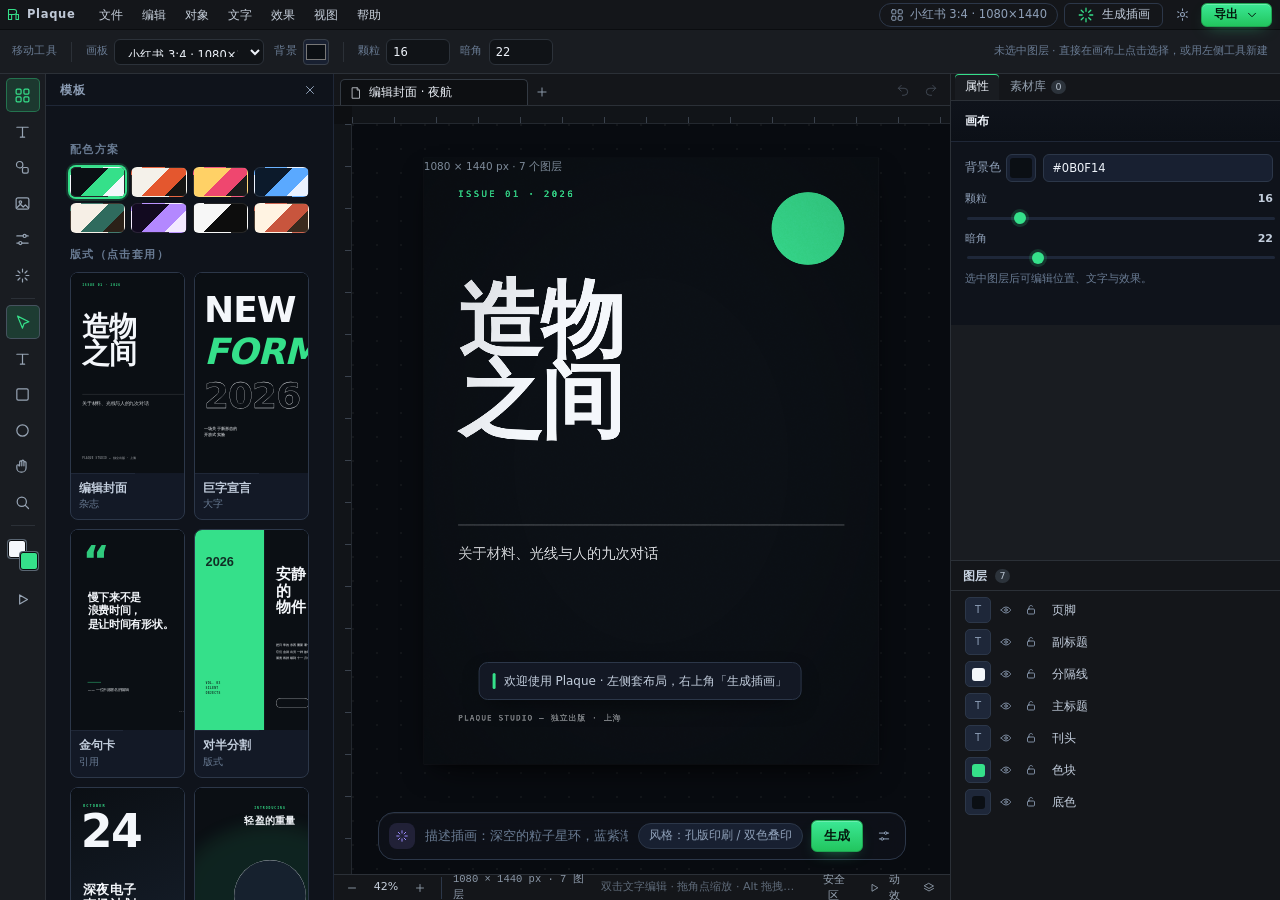
==== commit 72009163: "refactor(ui): 精简冗余入口 + 右侧面板上下分区（上 属性/素材库，下 常驻图层）" ====
--- a/index.html
+++ b/index.html
@@ -110,7 +110,6 @@
       <button class="rail-btn" data-panel="image" data-tip="图片"><svg class="i"><use href="#i-image"/></svg><span>图片</span></button>
       <button class="rail-btn" data-panel="effects" data-tip="特效"><svg class="i"><use href="#i-sliders"/></svg><span>效果</span></button>
       <button class="rail-btn rail-ai" data-panel="ai" data-tip="AI 插画"><svg class="i"><use href="#i-sparkle"/></svg><span>AI 插画</span></button>
-      <button class="rail-btn" data-panel="layers" data-tip="图层"><svg class="i"><use href="#i-layers"/></svg><span>图层</span></button>
       <span class="tb-sep"></span>
       <button class="tb-btn is-on" data-tool="select" data-tip="移动工具 (V)"><svg class="i"><use href="#i-arrow"/></svg></button>
       <button class="tb-btn" data-tool="text" data-tip="文字工具 (T)"><svg class="i"><use href="#i-type"/></svg></button>
@@ -188,35 +187,27 @@
       </footer>
     </main>
 
-    <!-- 右侧停靠面板 -->
+    <!-- 右侧停靠面板：上半区 属性/素材库，下半区 常驻图层 -->
     <aside class="dockright" id="dockRight">
-      <div class="dr-tabs" id="drTabs" role="tablist">
-        <button class="dr-tab is-active" data-tab="props">属性</button>
-        <button class="dr-tab" data-tab="layers">图层</button>
-        <button class="dr-tab" data-tab="gen">生成</button>
-        <button class="dr-tab" data-tab="arts">素材库<span class="dr-count" id="dockCount">0</span></button>
-      </div>
-      <div class="dr-body">
-        <div class="dr-pane is-active" data-pane="props"><aside class="inspector" id="inspector" aria-label="属性面板"></aside></div>
-        <div class="dr-pane" data-pane="layers"><div class="inspector" id="layersHost"></div></div>
-        <div class="dr-pane" data-pane="gen">
-          <section class="gen-card" id="genCard">
-            <header class="gen-head">
-              <span class="gen-title"><svg class="i sm accent"><use href="#i-sparkle"/></svg>生成插画</span>
-              <span class="gen-model" id="genModel">本地算法</span>
-            </header>
-            <textarea id="genBrief" rows="3" placeholder="一句话描述，回车生成"></textarea>
-            <div class="gen-foot">
-              <select id="genStyle" aria-label="风格"></select>
-              <button class="btn primary sm" id="genRun">生成</button>
-            </div>
-            <p class="gen-tip">插画由大模型写 Canvas 代码生成，可播放、可导出视频。</p>
-          </section>
-        </div>
-        <div class="dr-pane" data-pane="arts">
-          <div class="dock-head"><b>素材库</b><span class="dock-count" id="dockCount2">0</span></div>
-          <div class="dock-list dock-list-v" id="dockList"></div>
-        </div>
+      <div class="dr-top">
+        <div class="dr-tabs" id="drTabs" role="tablist">
+          <button class="dr-tab is-active" data-tab="props">属性</button>
+          <button class="dr-tab" data-tab="arts">素材库<span class="dr-count" id="dockCount">0</span></button>
+        </div>
+        <div class="dr-body">
+          <div class="dr-pane is-active" data-pane="props"><aside class="inspector" id="inspector" aria-label="属性面板"></aside></div>
+          <div class="dr-pane" data-pane="arts">
+            <div class="dock-head"><b>素材库</b><span class="dock-count" id="dockCount2">0</span></div>
+            <div class="dock-list dock-list-v" id="dockList"></div>
+          </div>
+        </div>
+      </div>
+      <div class="dr-split" id="drSplit" title="拖动调整高度"></div>
+      <div class="dr-bottom" id="drBottom">
+        <div class="dr-bottom-head">
+          <b>图层</b><span class="dr-count" id="layerCount">0</span>
+        </div>
+        <div class="layers-scroll" id="layersHost"></div>
       </div>
     </aside>
   </div>
--- a/css/app.css
+++ b/css/app.css
@@ -1181,3 +1181,20 @@
 .dr-pane .dock-item{width:100%;max-width:none}
 .dr-pane .dock-list-v{grid-template-columns:1fr 1fr;gap:8px}
 .dr-pane .dock-item em{display:block;overflow:hidden;text-overflow:ellipsis;white-space:nowrap;padding:2px 4px;font-style:normal}
+
+/* —— 右侧停靠区：上区 属性/素材库，下区常驻图层 —— */
+.dockright{display:grid;grid-template-rows:minmax(0,1fr) 0 var(--layers-h,340px);min-height:0}
+.dr-top{display:flex;flex-direction:column;min-height:0;overflow:hidden}
+.dr-body{flex:1 1 auto;min-height:0;position:relative}
+.dr-pane{position:absolute;inset:0;overflow:auto;display:none}
+.dr-pane.is-active{display:block}
+.dr-split{height:6px;margin-top:-3px;margin-bottom:-3px;cursor:row-resize;z-index:2;position:relative}
+.dr-split::after{content:'';position:absolute;left:0;right:0;top:2px;height:2px;background:transparent;transition:background .15s}
+.dr-split:hover::after{background:var(--accent)}
+.dr-bottom{display:flex;flex-direction:column;min-height:0;border-top:1px solid var(--chrome-line);background:var(--chrome)}
+.dr-bottom-head{display:flex;align-items:center;gap:8px;height:30px;padding:0 12px;border-bottom:1px solid var(--chrome-line);font-size:12px;color:#C7D2E0;flex:0 0 auto}
+.dr-bottom-head b{font-weight:600}
+.layers-scroll{flex:1 1 auto;min-height:0;overflow:auto;padding:4px 8px 8px}
+.layers-scroll .layer-list{display:flex;flex-direction:column;gap:2px}
+.layers-scroll .layer-row{height:30px}
+.dock-closed .dockright{display:none}
